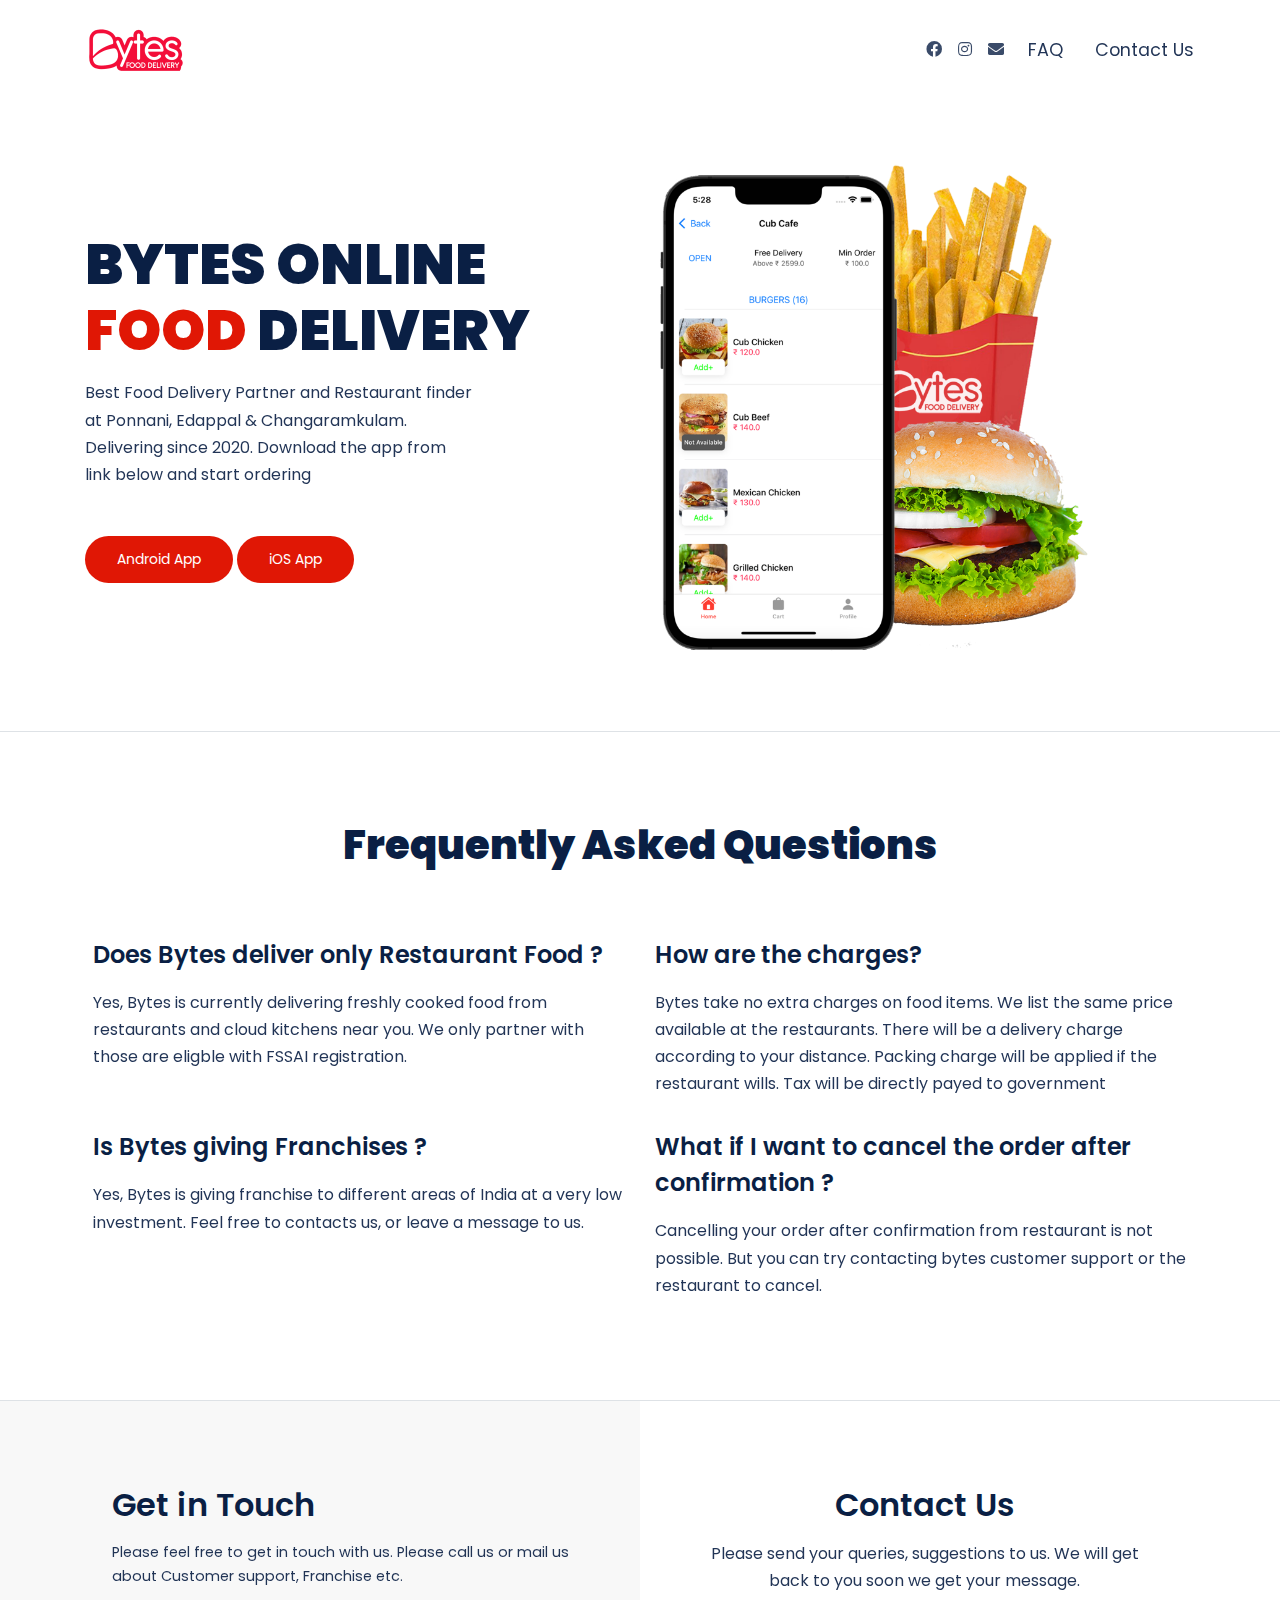
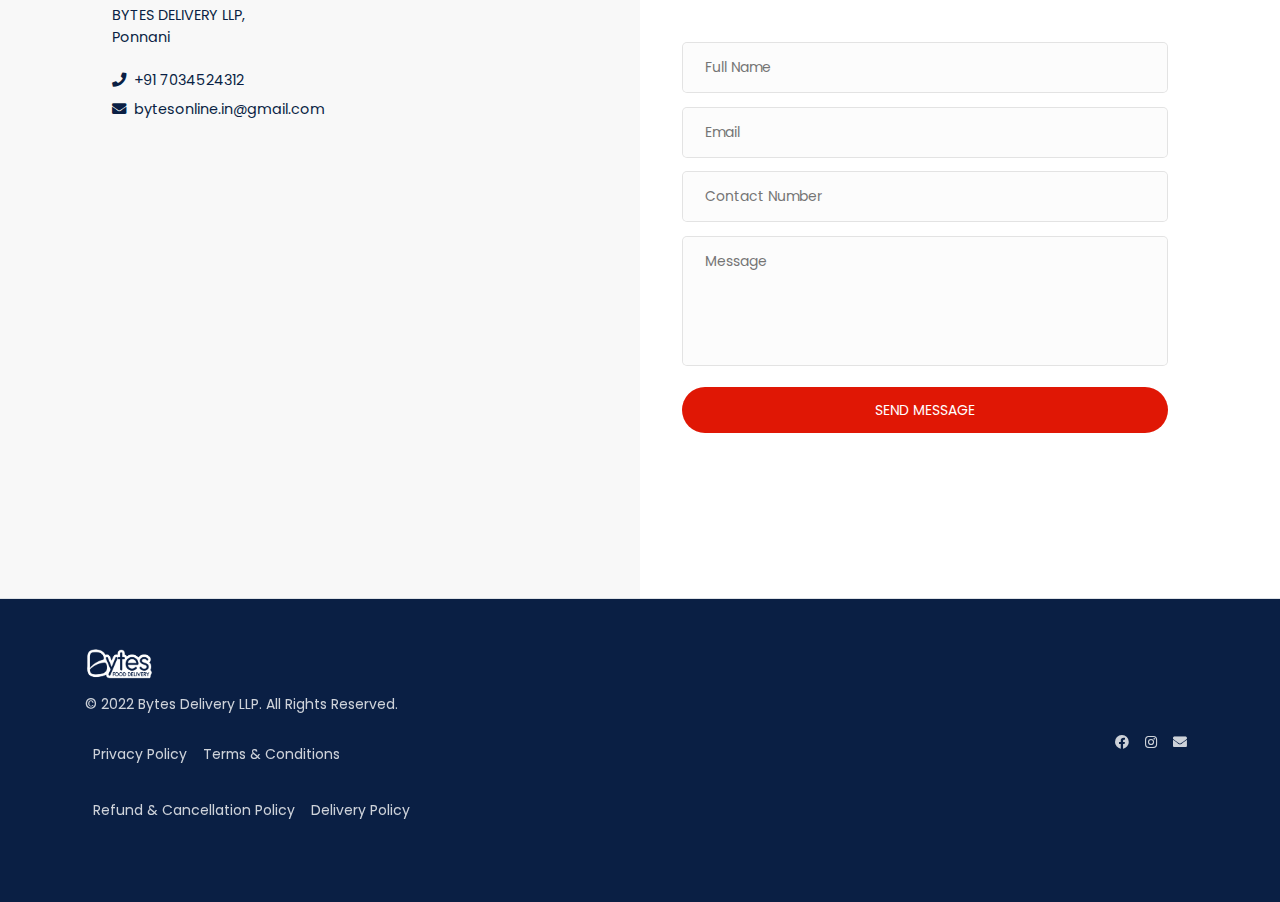
==== index.html @ 40611b5f "robot file added" ====
<!doctype html>
<html lang="en">

<head>
  <!-- Required meta tags -->
  <meta charset="utf-8">
  <meta name="google-site-verification" content="Hg5CG2rX4_iOxks-iHYslbmFNUK0tTajFRvxjvFSLyk" />
  <meta name="viewport" content="width=device-width, initial-scale=1, shrink-to-fit=no">
  <meta name="description" content="Order Food From Restaurants in Ponnani, Edappal & Changaramkulam. Get Delivered to your doorsteps. Order now !">

  <meta property="og:title" content="Bytes Online Food Delivery | Ponnani | Edappal | Changaramkulam | Manglore" />
<meta property="og:description" content="Order Food From Restaurants in Ponnani, Edappal & Changaramkulam. Get Delivered to your doorsteps. Order now !" />

  <link rel="stylesheet" href="https://cdnjs.cloudflare.com/ajax/libs/animate.css/3.7.2/animate.min.css">
  <!-- font awesome 5 free -->
  <link rel="stylesheet" href="https://cdnjs.cloudflare.com/ajax/libs/font-awesome/5.13.0/css/all.min.css">
  <!-- Bootstrap CSS -->
  <link rel="stylesheet" href="https://stackpath.bootstrapcdn.com/bootstrap/4.4.1/css/bootstrap.min.css">

  <!-- Poppins font from Google -->
  <link href="https://fonts.googleapis.com/css2?family=Poppins:wght@300;400;600;700&display=swap" rel="stylesheet">

  <link rel="stylesheet" href="assets/app.css">

  <link rel="apple-touch-icon" sizes="180x180" href="assets/favicon_io/apple-touch-icon.png">
<link rel="icon" type="image/png" sizes="32x32" href="assets/favicon_io/favicon-32x32.png">
<link rel="icon" type="image/png" sizes="16x16" href="assets/favicon_io/favicon-16x16.png">
<link rel="icon" type="image/x-icon" href="assets/favicon_io/favicon.ico">

  <title>Bytes Online Food Delivery | Mangalore | Ponnani | Edappal | Changaramkulam</title>
</head>

<body>

   
    
  <!--Hero ====================================== -->
  <header class="hero container-fluid border-bottom">
    <nav class="hero-nav container px-4 px-lg-0 mx-auto">
      <ul class="nav w-100 list-unstyled align-items-center p-0">
        <li class="hero-nav__item">
          <img class="hero-nav__logo" src="assets/imgs/logo1.png" alt="bytes_logo">
        </li>
        <li id="hero-menu" class="flex-grow-1 hero__nav-list hero__nav-list--mobile-menu ft-menu">

        

          <ul class="hero__menu-content nav flex-column flex-lg-row ft-menu__slider animated list-unstyled p-2 p-lg-0">
            <li class="flex-grow-1">
              <ul class="nav nav--lg-side list-unstyled align-items-center p-0">
                <li class="hero-nav__item">
                  <a href="#contact-us" class="hero-nav__link">Contact Us</a>
                </li>
                <li class="hero-nav__item">
                  <a href="#faq" class="hero-nav__link">FAQ</a>
                </li>
                <!-- <li class="hero-nav__item">
                  <a href="#pricing" class="hero-nav__link">About</a>
                </li> -->
                
                

                <li class="mx-2">
                  <a href="mailto:bytesonline.in@gmail.com" class="block-44__link m-0">
                    <i class="fas fa-envelope"></i>
                  </a>
                </li>

                <li class="mx-2">
                  <a href="https://instagram.com/bytes.delivery?igshid=YmMyMTA2M2Y=" target="_blank" class="block-44__link m-0">
                    <i class="fab fa-instagram"></i>
                  </a>
                </li>
                
                <li class="mx-2">
                  <a href="https://www.facebook.com/bytes.food.delivery/" target="_blank" class="block-44__link m-0">
                    <i class="fab fa-facebook"></i>
                  </a>
                </li>
                
              </ul>
            </li>
          </ul>
          <button onclick="document.querySelector('#hero-menu').classList.toggle('ft-menu--js-show')"
            class="ft-menu__close-btn animated">
            <svg class="bi bi-x" width="1em" height="1em" viewBox="0 0 16 16" fill="currentColor"
              xmlns="http://www.w3.org/2000/svg">
              <path fill-rule="evenodd" d="M11.854 4.146a.5.5 0 010 .708l-7 7a.5.5 0 01-.708-.708l7-7a.5.5 0 01.708 0z"
                clip-rule="evenodd" />
              <path fill-rule="evenodd" d="M4.146 4.146a.5.5 0 000 .708l7 7a.5.5 0 00.708-.708l-7-7a.5.5 0 00-.708 0z"
                clip-rule="evenodd" />
            </svg>
          </button>
        </li>
        <li class="d-lg-none flex-grow-1 d-flex flex-row-reverse hero-nav__item">
          <button onclick="document.querySelector('#hero-menu').classList.toggle('ft-menu--js-show')"
            class="text-center px-2">
            <i class="fas fa-bars"></i>
          </button>
        </li>
      </ul>
    </nav>
    <div class="hero__content container mx-auto">
      <div class="row px-0 mx-0 align-items-center">
        <div class="col-lg-6 px-0">
          <h1 class="hero__title mb-3">
            BYTES ONLINE <span class="highlight">FOOD</span> DELIVERY
          </h1>
          <p class="hero__paragraph mb-5">
            Best Food Delivery Partner and Restaurant finder at Ponnani, Edappal & Changaramkulam. Delivering since 2020. Download the app from link below and start ordering 
          </p>
          <div class="hero__btns-container">
            <a class="hero__btn btn btn-primary mb-2 mb-lg-0" href="https://play.google.com/store/apps/details?id=com.tapps.delivery">
              Android App
            </a>
            <a class="hero__btn btn btn-primary mb-2 mb-lg-0 ml-1" href="https://apps.apple.com/in/app/bytes-online-food-delivery/id1628595159">
              iOS App
            </a>
          </div>
        </div>
        <div class="col-lg-5 mt-5 mt-lg-0 mx-0">
          <div class="hero__img-container">
            <img src="assets/imgs/cover.png" class="hero__img w-100" alt="bytes food delivery">
          </div>
        </div>
      </div>
    </div>
  </header>

 

  <!-- <div id="features" class="block-11 space-between-blocks">
    <div class="container">
      <div class="block__header col-lg-8 col-xl-7 mx-auto text-center">
        <p class="block__pre-title mb-2">GET MORE DETAILS</p>
        <h1 class="block__title mb-3">Awesome Technical <span class="highlight">Specs</span></h1>
        <p class="block__paragraph mb-0">
          Lorem Ipsum is simply dummy text of the printing and typesetting industry. Lorem Ipsum has been the industry’s
          standard
        </p>
      </div>
      <div class="row align-items-center justify-content-center flex-column-reverse flex-lg-row px-2">
        <div class="col-lg-4 col-xl-5 p-lg-5">
          <img class="w-100" src="assets/imgs/img-3.png">
        </div>
        <div class="col-lg-8 col-xl-6">
          <div class="row">
            <div class="col-md-6 mb-2-1rem">
              <div class="card-1 card-1--selected text-center">
                <span class="card-1__symbol mx-auto mb-4">
                  <i class="fas fa-camera-retro"></i>
                </span>
                <h3 class="card-1__title mb-2">Camera Available</h3>
                <p class="card-1__paragraph">
                  Lorem Ipsum is simply dummy text of
                  the printing and typesetting industry.
                  Lorem Ipsum has been the industry’s
                  standard.
                </p>
              </div>
            </div>
            <div class="col-md-6 mb-2-1rem">
              <div class="card-1 text-center">
                <span class="card-1__symbol mx-auto mb-4">
                  <i class="fas fa-leaf"></i>
                </span>
                <h3 class="card-1__title mb-2">Eco Friendly</h3>
                <p class="card-1__paragraph">
                  Lorem Ipsum is simply dummy text of
                  the printing and typesetting industry.
                  Lorem Ipsum has been the industry’s
                  standard.
                </p>
              </div>
            </div>
            <div class="col-md-6 mb-2-1rem">
              <div class="card-1 text-center">
                <span class="card-1__symbol mx-auto mb-4">
                  <i class="fas fa-cog"></i>
                </span>
                <h3 class="card-1__title mb-2">Readable in Sunlight</h3>
                <p class="card-1__paragraph">
                  Lorem Ipsum is simply dummy text of
                  the printing and typesetting industry.
                  Lorem Ipsum has been the industry’s
                  standard.
                </p>
              </div>
            </div>
            <div class="col-md-6 mb-2-1rem">
              <div class="card-1 text-center">
                <span class="card-1__symbol mx-auto mb-4">
                  <i class="fas fa-database"></i>
                </span>
                <h3 class="card-1__title mb-2">30 Days Battery Time</h3>
                <p class="card-1__paragraph">
                  Lorem Ipsum is simply dummy text of
                  the printing and typesetting industry.
                  Lorem Ipsum has been the industry’s
                  standard.
                </p>
              </div>
            </div>
          </div>
        </div>
      </div>
    </div>
  </div> -->

 
  <!-- =================================== -->

  <div id="faq" class="block-39 space-between-blocks">
    <div class="container">
      <!-- HEADER -->
      <div class="col-lg-8 col-xl-7 mx-auto text-center mb-5">
        <h2 class="block__title">Frequently Asked Questions</h2>
      </div>
      <div class="row px-2">
        <div class="col-lg-6">
          <div class="content-block">
            <h4 class="content-block__title">
              Does Bytes deliver only Restaurant Food ?
            </h4>
            <p class="content-block__paragraph">
              Yes, Bytes is currently delivering freshly cooked food from restaurants and cloud kitchens near you. We only partner with those are eligble with FSSAI registration.
            </p>
          </div>
        </div>
        <div class="col-lg-6">
          <div class="content-block">
            <h4 class="content-block__title">
              How are the charges?
            </h4>
            <p class="content-block__paragraph">
              Bytes take no extra charges on food items. We list the same price available at the restaurants. There will be a delivery charge according to your distance. Packing charge will be applied if the restaurant wills. Tax will be directly payed to government
            </p>
          </div>
        </div>
        <div class="col-lg-6">
          <div class="content-block">
            <h4 class="content-block__title">
              Is Bytes giving Franchises ?
            </h4>
            <p class="content-block__paragraph">
             Yes, Bytes is giving franchise to different areas of India at a very low investment. Feel free to contacts us, or leave a message to us.
            </p>
          </div>
        </div>
        <div class="col-lg-6">
          <div class="content-block">
            <h4 class="content-block__title">
              What if I want to cancel the order after confirmation ?
            </h4>
            <p class="content-block__paragraph">
              Cancelling your order after confirmation from restaurant is not possible. But you can try contacting bytes customer support or the restaurant to cancel.
            </p>
          </div>
        </div>
      </div>
    </div>
  </div>

  <!-- =================================== -->

  <div id="contact-us" class="block-28 space-between-blocks border-top border-bottom">
    <div class="container">
      <div class="row h-100">
        <div class="col-lg-6 h-100 block-28__content-side">
          <div class="contact-info">
            <h5 class="contact-info__title mb-3">Get in Touch</h5>
            <p class="contact-info__paragraph mb-3">
             Please feel free to get in touch with us. Please call us or mail us about Customer support, Franchise etc.
            </p>
           
            <div class="mb-5">
              <p class="d-flex flex-column">
                <span class="contact-info__item mb-2">
                  BYTES DELIVERY LLP,<br>Ponnani<br><br>
                  <i class="fas fa-phone"></i><span class="mx-2">+91 7034524312</span>
                </span>
                <span class="contact-info__item">
                  <i class="fas fa-envelope"></i><span class="mx-2">bytesonline.in@gmail.com</span>
                </span>
              </p>
            </div>
          </div>
        </div>
        <div class="col-lg-6 h-100 block-28__form-side">
          <form id="submit-form" class="contact-form text-center">
            <div class="contact-form__header mb-5">
              <h6 class="contact-form__title mb-3">Contact Us</h6>
              <p class="contact-form__paragraph mb-0 mx-auto">
                Please send your queries, suggestions to us. We will get back to you soon we get your message.
              </p>
            </div>
            <input type="text" class="contact-form__input" placeholder="Full Name">
            <input type="email" class="contact-form__input" placeholder="Email">
            <input type="phone" class="contact-form__input" placeholder="Contact Number">
            <textarea class="contact-form__input" placeholder="Message"></textarea>
            <button id="sent-msg" class="btn btn-primary w-100">SEND MESSAGE</button>
          </form>
        </div>
      </div>
    </div>
  </div>

 
  <div class="block-44 py-5">
    <div class="container">
      <div class="row px-0 mx-0 justify-content-center align-items-center">
        <div class="block-44__logo-container">
          <img class="block-44__logo" src="assets/imgs/logo2.png" alt="food delivery">
          <p class="block-44__copyrights" style="margin-top: 10px">&copy; 2022 Bytes Delivery LLP. All Rights Reserved.</p>
          
          <ul class="block-44__extra-links d-flex list-unstyled p-0">
            <li class="mx-2">
              <a href="/pages/privacy_policy.html"><p class="block-44__copyrights" style="margin-top: 10px">Privacy Policy</p>
            </li>
            <li class="mx-2">
              <a href="/pages/terms_and_conditions.html"><p class="block-44__copyrights" style="margin-top: 10px">Terms & Conditions</p>
            </li>
          
            </ul>

            <ul class="block-44__extra-links d-flex list-unstyled p-0">
              <li class="mx-2">
                <a href="/pages/refund_policy.html"><p class="block-44__copyrights">Refund & Cancellation Policy</p>
              </li>
              <li class="mx-2">
                <a href="/pages/delivery_policy.html"><p class="block-44__copyrights">Delivery Policy</p>
              </li>
              </ul>
        </div>

        <ul class="block-44__extra-links d-flex list-unstyled p-0">
          <li class="mx-2">
            <a href="https://www.facebook.com/bytes.food.delivery/" class="block-44__link m-0">
              <i class="fab fa-facebook"></i>
            </a>
          </li>
          <li class="mx-2">
            <a href="https://instagram.com/bytes.delivery?igshid=YmMyMTA2M2Y=" class="block-44__link m-0">
              <i class="fab fa-instagram"></i>
            </a>
          </li>
          <li class="mx-2">
            <a href="mailto:bytesonline.in@gmail.com" class="block-44__link m-0">
              <i class="fas fa-envelope"></i>
            </a>
          </li>
        </ul>

       
        
      </div>
    </div>
    
  </div>

  <!-- =================================== -->

  <script src="assets/app.js"></script>

  <!-- jQuery first, then Popper.js, then Bootstrap JS -->
  <script src="https://code.jquery.com/jquery-3.4.1.slim.min.js"
    integrity="sha384-J6qa4849blE2+poT4WnyKhv5vZF5SrPo0iEjwBvKU7imGFAV0wwj1yYfoRSJoZ+n"
    crossorigin="anonymous"></script>
  <script src="https://cdn.jsdelivr.net/npm/popper.js@1.16.0/dist/umd/popper.min.js"
    integrity="sha384-Q6E9RHvbIyZFJoft+2mJbHaEWldlvI9IOYy5n3zV9zzTtmI3UksdQRVvoxMfooAo"
    crossorigin="anonymous"></script>
  <script src="https://stackpath.bootstrapcdn.com/bootstrap/4.4.1/js/bootstrap.min.js"
    integrity="sha384-wfSDF2E50Y2D1uUdj0O3uMBJnjuUD4Ih7YwaYd1iqfktj0Uod8GCExl3Og8ifwB6"
    crossorigin="anonymous"></script>

    <script>
      $("#submit-form").submit((e)=>{
          e.preventDefault()
          $("#sent-msg").val("Sending Message")
          $("#sent-msg").attr("disabled", true)
          $.ajax({
              url:"https://script.google.com/macros/s/AKfycbyJ1kqcuqpIGMJ0TuP_3KRQ8cllUXeM452ou90hNKLWnpMpn1osENZGRz-egMPureIC/exec",
              data:$("#submit-form").serialize(),
              method:"post",
              success:function (response){
                $("#sent-msg").val("Sent Successfully")
                $("#sent-msg").removeAttr("disabled");
              
                $("#submit-form").trigger('reset');
                   alert("Message Sent Successfully")
                  
                  // window.location.reload()
                  //window.location.href="https://google.com"
              },
              error:function (err){
                  alert("Something Error")
  
              }
          })
      })
  </script>


    <!-- Google tag (gtag.js) - Google Analytics -->
<script async src="https://www.googletagmanager.com/gtag/js?id=UA-232680494-1">
</script>
<script>
  window.dataLayer = window.dataLayer || [];
  function gtag(){dataLayer.push(arguments);}
  gtag('js', new Date());

  gtag('config', 'UA-232680494-1');
</script>

</body>

</html>
---- assets/app.css ----
:root {
  --primary: #e01705;
  --secondary: #0a1f44;
  --primary-invert: #fff;
  --secondary-invert: #fff;

   /* DEFAULT COLOR OF ALERT TEXT */
   --alert-text-primary: #fff;
   
  /* DEFAULT COLOR OF TEXTS */
  --text-primary: #0a1f44;
  
  /* FOR BUTTONS & INPUTS */
  --elements-roundness: 10rem;

  --space-between-blocks: 5.3rem;
  /* for mobiles */
  --space-between-blocks-small-screens: 3rem;
}

body {
  font-family: 'Poppins', sans-serif;
  color: var(--alert-text-primary);
}

.space-between-blocks {
  padding-top: var(--space-between-blocks-small-screens);
  padding-bottom: var(--space-between-blocks-small-screens);
}

@media(min-width: 992px) {
  .space-between-blocks {
    padding-top: var(--space-between-blocks);
    padding-bottom: var(--space-between-blocks);
  }
}

/* ----------------- BUTTONS ------------------- */

button {
  color: inherit;
  padding: 0;
  background: none;
  border: none;
}

button:focus {
  outline: none;
  box-shadow: none;
}

.btn {
  font-size: .87rem;
  padding: .8rem 1.6rem;
  border-radius: var(--elements-roundness);
  transition: .2s all;
}

@media(min-width: 992px) {
  .btn {
    padding: .8rem 2rem;
  }
}

.btn,
.btn:hover,
.btn:focus {
  border: none;
  box-shadow: none;
  outline: none;
}

.btn:hover,
.btn:focus {
  transform: scale(1.05);
}

.btn-primary,
.btn-primary:hover,
.btn-primary:focus {
  background: var(--primary);
  color: var(--primary-invert);
}

.btn-secondary,
.btn-secondary:hover,
.btn-secondary:focus {
  background: var(--secondary);
  color: var(--secondary-invert);
}

.btn-sm {
  padding: .8rem;
}

/* ============================================== */

.offer-alert {
  position: fixed;
  top: 0;
  left: 0;
  right: 0;
  width: 100%;
  text-align: center;
  padding: 1rem 0;
  background-color: #0a1f44;
  font-size: .9rem;
  cursor: pointer;
  z-index: 1;
}

.offer-alert__container {
  display: flex;
  flex-direction: column;
  align-items: center;
  justify-content: center;
}

@media(min-width: 992px) {
  .offer-alert__container {
    display: block;
  }
}

.offer-alert__btn {
  color: var(--primary-invert);
  background-color: var(--primary);
  padding: .5rem .8rem;
  margin-top: .5rem;
  border-radius: 5px;
  transition: .2s all;
}

@media(min-width: 922px) {
  .offer-alert__btn {
    margin: 0 .5rem;
  }
}

.offer-alert__btn:hover,
.offer-alert__btn:focus {
  background-color: var(--primary);
  color: var(--primary-invert);
  text-decoration: none;
  transform: scale(1.1);
}

/* ============================================== */

.hero {
  --hero-nav-height: 100px;
  --block-background: white;
  --block-text-color: var(--text-primary);
  background: var(--block-background);
  color: var(--block-text-color);
  position: relative;
  display: flex;
  flex-direction: column;
}

@media(min-width: 992px) {

}

.hero-nav {
  margin: 0 -1rem;
  width: 100%;
  height: var(--hero-nav-height);
  display: flex;
  align-items: center;
}

.hero-nav__item {
  text-align: center;
  font-size: 1.1rem;
}

@media(min-width: 992px) {
  .hero-nav__item {
    margin: 0 1rem;
  }
}

@media(min-width: 992px) {
  .nav--lg-side {
    flex-direction: row-reverse;
  }
}

.hero-nav__logo {
  height: 100px;
  margin-top: 10px;
}

.hero-nav__link {
  color: inherit;
  opacity: .9;
}

.hero-nav__link:hover,
.hero-nav__link:focus {
  color: var(--primary);
  text-decoration: none;
  opacity: 1;
}

.hero__row {
  height: 100%;
}

.hero_empty-column {
  height: 100%;
}

.hero__image-column {
  height: 100%;
  background-position: center;
  background-size: cover;
}

.hero__content {
  text-align: initial;
  padding-top: 2rem;
  padding-bottom: 3rem;
}

@media(min-width:992px) {
  .hero__content {
    padding-top: 4rem;
    padding-bottom: 5rem;
  }
}

.hero__title {
  font-size: 1.8rem;
  font-weight: 900;
}

.hero__paragraph {
  font-size: .9rem;
  font-weight: 400;
  line-height: 1.7;
  opacity: .9;
}

@media (min-width: 576px) {
  .hero__title {
    font-size: 2.5rem;
    line-height: 1.17;
  }
  
  .hero__paragraph {
    width: 80%;
  }
}

@media (min-width: 768px) {
  .hero__title {
    font-size: 3rem;
  }
}

@media(min-width: 992px) {
  .hero__title {
    width: 95%;
    font-size: 3rem;
    line-height: 1.17;
  }

  .hero__paragraph {
    font-size: 1rem;
    width: 70%;
  }
}

@media(min-width: 1200px) {
  .hero__title {
    font-size: 3.5rem;
    line-height: 1.17;
  }
}

.cta-p {
  text-align: center;
  font-size: .75rem;
  opacity: .9;
}

@media(min-width: 992px) {
  .cta-p {
    text-align: initial;
  }
}

.hero__btns-container {
  display: inline-flex;
  flex-direction: column;
  align-items: center;
  width: 150px;
  margin: auto;
}

.hero__btn {
  display: inline-block;
  width: 100%;
}

@media(min-width: 992px) {
  .hero__btns-container {
    width: auto;
    flex-direction: row;
  }

  .hero__btn {
    width: auto;
  }
}

.highlight {
  color: var(--primary);
}

/* ----------------------------- */

.ft-menu {
  position: fixed;
  left: 0;
  right: 0;
  top: 0;
  bottom: 0;
  z-index: 2000;
  -webkit-animation-name: fadeOut;
  animation-name: fadeOut;
  -webkit-animation-duration: .5s;
  animation-duration: .5s;
  -webkit-animation-fill-mode: both;
  animation-fill-mode: both;
}

@media (print),
(prefers-reduced-motion: reduce) {
  .ft-menu {
    -webkit-animation-duration: 1ms !important;
    animation-duration: 1ms !important;
    -webkit-transition-duration: 1ms !important;
    transition-duration: 1ms !important;
    -webkit-animation-iteration-count: 1 !important;
    animation-iteration-count: 1 !important;
  }
}

.ft-menu .hero-nav__item {
  width: 100%;
  margin-top: .75rem;
  margin-bottom: .75rem;
}

@media(min-width: 992px) {
  .ft-menu .hero-nav__item {
    width: auto;
    margin-top: 0;
    margin-bottom: 0;
  }
}

.ft-menu--js-show {
  -webkit-animation-name: fadeIn;
  animation-name: fadeIn;
  -webkit-animation-duration: .5s;
  animation-duration: .5s;
}

.ft-menu::before {
  content: '';
  display: block;
  position: absolute;
  left: 0;
  right: 0;
  bottom: 0;
  top: 0;
  background: var(--primary);
  opacity: .9;
  z-index: -1;
}

@media(min-width: 992px) {
  .ft-menu {
    -webkit-animation-name: none;
    animation-name: none;
    position: static;
    z-index: auto;
  }

  .ft-menu::before {
    content: none;
  }
}

.ft-menu__slider {
  width: 80%;
  height: 100%;
  background: var(--block-background);
  overflow: hidden;
  transform: translateX(-100%);
  transition: .5s transform;
}

@media(min-width: 992px) {
  .ft-menu__slider {
    width: auto;
    height: auto;
    background: none;
    transform: none;
    display: flex;
    align-items: center;
  }
}

.ft-menu--js-show .ft-menu__slider {
  transform: translateX(0%);
}

.ft-menu__close-btn {
  color: var(--primary-invert);
  position: absolute;
  right: 0;
  top: 0;
  font-size: 2rem;
  margin: 1rem;
  transform: translateX(100%);
  transition: .5s transform;
}

@media(min-width: 992px) {
  .ft-menu__close-btn {
    display: none;
  }
}

.ft-menu--js-show .ft-menu__close-btn {
  transform: translateX(0%);
}

.ft-menu__close-btn:hover,
.ft-menu__close-btn:focus {
  color: var(--primary-invert);
}

.pattern {
  position: absolute;
  height: 47%;
  width: 17%;
  opacity: .5;
}

.pattern--primary {
  color: var(--primary);
}

.pattern--left-bottom {
  bottom: 0;
  left: 0;
}

.pattern--right {
  top: 0;
  right: 0;
  bottom: 0;
  margin: auto;
}

/* ------------------------------- */

/* Fade in */

@-webkit-keyframes fadeIn {
  from {
    visibility: hidden;
    opacity: 0;
  }

  to {
    visibility: visible;
    opacity: 1;
  }
}

@keyframes fadeIn {
  from {
    visibility: hidden;
    opacity: 0;
  }

  to {
    visibility: visible;
    opacity: 1;
  }
}

/* Fade out */

@-webkit-keyframes fadeOut {
  from {
    visibility: visible;
    opacity: 1;
  }

  to {
    visibility: hidden;
    opacity: 0;
  }
}

@keyframes fadeOut {
  from {
    visibility: visible;
    opacity: 1;
  }

  to {
    visibility: hidden;
    opacity: 0;
  }
}

.hero__img-container {
  border-radius: .5rem;
  overflow: hidden;
}

/* ===================================== */

.block-5 {
  --block-background: #f8f8f8;
  --block-text-color: var(--text-primary);
  background: var(--block-background);
  color: var(--block-text-color);
}

.block__header {
  margin-bottom: 4rem;
}

.block__pre-title {
  color: var(--primary);
  font-size: 1rem;
  font-weight: 600;
}

.block__title {
  font-size: 2rem;
  font-weight: 900;
  line-height: 1.4;
}

@media(min-width: 992px) {
  .block__title {
    font-size: 2.5rem;
  }
}

.block__paragraph {
  font-size: 1.1rem;
  line-height: 1.5;
  opacity: .9;
}

.card-2 {
  margin-bottom: 2.1rem;
}

.card-2:last-child {
  margin-bottom: 0;
}

.card-2__symbol {
  display: flex;
  align-items: center;
  justify-content: center;
  font-size: 1.5rem;
  height: 3.25rem;
  width: 3.25rem;
  border: 1px solid var(--primary);
  border-radius: var(--elements-roundness);
  background: white;
  color: var(--primary);
}

@media(min-width: 992px) {
  .card-2__symbol {
    height: 3.8rem;
    width: 3.8rem;
  }
}

.card-2__title {
  font-size: 1.3rem;
  font-weight: 600;
  line-height: 1.46;
}

.card-2__paragraph {
  font-size: .9rem;
  line-height: 1.5;
  opacity: .8;
  margin: 0;
}

/* ========================================================= */

.block-11 {
  --block-background: white;
  --block-text-color: var(--text-primary);
  background: var(--block-background);
  color: var(--block-text-color);
}

.block__header {
  margin-bottom: 4rem;
}

.block__pre-title {
  color: var(--primary);
  font-size: 1rem;
  font-weight: 600;
}

.block__title {
  font-size: 2rem;
  font-weight: 900;
  line-height: 1.4;
}

@media(min-width: 992px) {
  .block__title {
    font-size: 2.5rem;
  }
}

.block__paragraph {
  font-size: 1.1rem;
  line-height: 1.5;
  opacity: .9;
}

.card-1 {
  height: 100%;
  padding: 2rem 1rem;
  border-radius: 5px;
  border: 1px solid rgba(0,0,0,0.1);
  transition: .1s all;
}

.card-1:hover,
.card-1:focus {
  color: white;
  background: var(--primary);
  border-color: var(--primary);
}

.card-1__symbol {
  display: flex;
  align-items: center;
  justify-content: center;
  font-size: 1.5rem;
  height: 3.25rem;
  width: 3.25rem;
  border: 1px solid var(--primary);
  border-radius: var(--elements-roundness);
  background: white;
  color: var(--primary);
}

@media(min-width: 992px) {
  .card-1__symbol {
    height: 4.25rem;
    width: 4.25rem;
  }
}

.card-1__title {
  font-size: 1.3rem;
  font-weight: 600;
  line-height: 1.5;
}

.card-1__paragraph {
  font-size: .9rem;
  line-height: 1.5;
  opacity: .8;
}

/* UTILITIES */
.mb-2-1rem {
  margin-bottom: 2.1rem;
}

/* ======================================= */

.block-20 {
  --block-background: #f8f8f8;
  --block-text-color: var(--text-primary);
  background: var(--block-background);
  color: var(--block-text-color);
}

.block__header {
  margin-bottom: 4rem;
}

.block__pre-title {
  color: var(--primary);
  font-size: 1rem;
  font-weight: 600;
}

.block__title {
  font-size: 2rem;
  font-weight: 900;
  line-height: 1.4;
}

@media(min-width: 992px) {
  .block__title {
    font-size: 2.5rem;
  }
}

.block__paragraph {
  font-size: 1.1rem;
  line-height: 1.5;
  opacity: .9;
}

.testimonial-card-1 {
  padding: 1.5rem;
  padding-top: 10rem;
  margin-top: 58px;
  margin-bottom: 25px;
  background: white;
  border: 1px solid #dee2e6;
  border-radius: 5px;
  position: relative;
  z-index: 0;
}

.testimonial-card-1__paragraph {
  font-size: .87rem;
  opacity: .9;
  line-height: 1.7;
}

.testimonial-card-1__quote-symbol {
  display: flex;
  align-items: center;
  justify-content: center;
  width: 50px;
  height: 50px;
  background: var(--primary);
  color: var(--primary-invert);
  font-size: 1.3rem;
  border: 2px solid white;
  border-radius: 10rem;
  position: absolute;
  bottom: -25px;
  left: 0;
  right: 0;
  margin: auto;
}

.block-20__person {
  text-align: center;
  position: absolute;
  top: -58px;
  left: 0;
  right: 0;
  margin: auto;
}

.block-20__person-avatar {
  padding: 6px;
  width: 116px;
  height: 116px;
  background: white;
  border-radius: 10rem;
  border: solid 2px #eff0f9;
}

.block-20__person-rating {
  font-size: .75rem;
  color: #ffe200;
}

.block-20__person-name {
  font-size: .87rem;
  font-weight: 600;
}

.block-20__person-info {
  font-size: .8rem;
  font-weight: 600;
  opacity: .6;
}

/* ========================================= */

.block-17 {
  --block-background: white;
  --block-text-color: var(--text-primary);
  background: var(--block-background);
  color: var(--block-text-color);
  padding-top: 5.8rem;
  padding-bottom: 5.8rem;
}

.block-17__header {
  padding-bottom: 3.6rem;
}

.block__title {
  font-size: 2rem;
  font-weight: 900;
  line-height: 1.4;
}

@media(min-width: 992px) {
  .block__title {
    font-size: 2.5rem;
  }
}

.block__paragraph {
  font-size: 1.1rem;
  line-height: 1.5;
  opacity: .9;
}

@media(min-width: 768px) {
  .block-17__paragraph {
    width: 80%;
  }
}

@media(min-width: 992px) {
  .block-17__paragraph {
    width: 50%;
  }
}

.plan-switch {
  font-size: 1.2rem;
  margin-top: 3.6rem;
}

.plan-switch__type {
  font-size: .87rem;
  font-weight: 600;
  opacity: .9;
}

.plan-switch__type--selected {
  color: var(--primary);
  opacity: 1;
}

.testimonial-card-3 {
  background: var(--primary);
  color: var(--primary-invert);
  padding: 3.1rem 2.1rem;
  position: relative;
  z-index: 1;
}

.testimonial-card-3__paragraph {
  font-size: .87rem;
  opacity: .9;
  line-height: 1.7;
}

.testimonial-card-3__quote-symbol {
  display: flex;
  align-items: center;
  justify-content: center;
  width: 50px;
  height: 50px;
  background: var(--primary);
  color: var(--primary-invert);
  font-size: 1.3rem;
  border: 2px solid white;
  border-radius: 10rem;
  position: absolute;
  bottom: -25px;
  left: 0;
  right: 0;
  margin: auto;
}

.person__avatar {
  padding: 3px;
  width: 68px;
  height: 68px;
  background: white;
  border-radius: 10rem;
}

.person__rating {
  font-size: .75rem;
  color: #ffe200;
}

.person__name {
  font-size: .87rem;
  font-weight: 600;
}

.person__info {
  font-size: .8rem;
  font-weight: 600;
  opacity: .8;
}

.plan-card {
  padding: 3.5rem 2rem;
  border: 2px solid var(--primary);
  background: white;
  display: flex;
  flex-direction: column;
  height: 100%;
}

.discount {
  transform: scale(1.2);
}

.discount__old-price {
  font-size: 1.9rem;
  text-decoration: line-through;
  opacity: .7;
}

.discount__percentage {
  font-size: .87rem;
  color: var(--primary-invert);
  background: var(--primary);
  padding: .3rem .9rem;
  border-radius: 10rem;
}

.plan-card--recommended {
  background: var(--primary);
  color: var(--primary-invert);
  padding-top: 5rem;
  position: relative;
  z-index: 1;
}

.plan-card--recommended .btn-primary {
  background: var(--primary-invert);
  color: var(--primary);
}

.plan-card--recommended .plan-features__icon {
  background-color: rgba(255, 255, 255, 0.3) !important;
  color:white !important;
}

@media(min-width: 992px) {
  .plan-card--recommended {
    height: calc(100% + 50px);
    width: calc(100% + 25px);
    margin-left: -12.5px;
    margin-top: -25px;
    padding-bottom: calc(3.5rem + 25px);
  }
}

.plan-card__tag {
  font-size: .75rem;
  padding: .6rem .8rem;
  border-bottom-left-radius: .8rem;
  border-bottom-right-radius: .8rem;
  position: absolute;
  top: -1px;
  left: 0;
  right: 0;
  width: 40%;
  margin: auto;
  background: var(--primary);
  color: var(--primary-invert);
}

.plan-card__name {
  font-size: 1.5rem;
  font-weight: 600;
}

.plan-card__price {
  font-size: 4.3rem;
  font-weight: 600;
}

.plan-card__duration {
  font-size: .87rem;
  font-weight: 600;
  text-transform: uppercase;
}

.plan-features {
  text-align: initial;
  margin: auto;
}

@media(min-width: 1200px) {
  .plan-features {
    width: 60%;
  }
}

.plan-features__li {
  font-size: 1rem;
  margin-bottom: 1.3rem;
  display: flex;
}

.plan-features__li-icon {
  color: #33c58d;
  transform: scale(1.5);
}

/* ********************************* */

.switch {
  font-size: 1em;
  position: relative;
  --switch-background--default: var(--primary);
  --switch-btn-background: white;
  --switch-background--checked: var(--primary);
  --switch-background--disabled: #ccc;
}
.switch input {
  position: absolute;
  height: 1px;
  width: 1px;
  background: none;
  border: 0;
  clip: rect(0 0 0 0);
  clip-path: inset(50%);
  overflow: hidden;
  padding: 0;
}
.switch input + label {
  position: relative;
  min-width: calc(calc(2.375em * .8) * 2);
  border-radius: calc(2.375em * .8);
  height: calc(2.375em * .8);
  line-height: calc(2.375em * .8);
  display: inline-block;
  cursor: pointer;
  outline: none;
  user-select: none;
  vertical-align: middle;
  text-indent: calc(calc(calc(2.375em * .8) * 2) + .5em);
}
.switch input + label::before,
.switch input + label::after {
  content: '';
  position: absolute;
  top: 0;
  left: 0;
  width: calc(calc(2.375em * .8) * 2);
  bottom: 0;
  display: block;
}
.switch input + label::before {
  right: 0;
  background-color: var(--switch-background--default);
  border-radius: calc(2.375em * .8);
  transition: 0.2s all;
}
.switch input + label::after {
  top: .25em;
  left: .25em;
  width: calc(calc(2.375em * .8) - calc(.25em * 2));
  height: calc(calc(2.375em * .8) - calc(.25em * 2));
  border-radius: 50%;
  background-color: var(--switch-btn-background);
  box-shadow: 0 3px 6px 0 rgba(0, 0, 0, 0.45);
  transition: 0.2s all;
}
.switch input:checked + label::before {
  background-color: var(--switch-background--checked);
}
.switch input:checked + label::after {
  margin-left: calc(2.375em * .8);
}
.switch input:focus + label::before {
  outline: none;
  box-shadow: 0 0 0 0.2em rgba(0,0,0,0.1);
}
.switch input:disabled + label {
  color: #868e96;
  cursor: not-allowed;
}
.switch input:disabled + label::before {
  background-color: var(--switch-background--disabled);
}
.switch + .switch {
  margin-left: 1em;
}

/* ======================================= */

.block-39 {
  --block-background: white;
  --block-text-color: var(--text-primary);
  background: var(--block-background);
  color: var(--block-text-color);
}

.block__header {
  margin-bottom: 4rem;
}

.block__title {
  font-size: 2rem;
  font-weight: 900;
  line-height: 1.4;
}

@media(min-width: 992px) {
  .block__title {
    font-size: 2.5rem;
  }
}

.content-block {
  text-align: initial;
  margin-top: 1rem;
  margin-bottom: 1rem;
}

.content-block__title {
  font-size: 1.2rem;
  font-weight: 600;
  margin-bottom: 1rem;
  line-height: 1.5;
}

@media(min-width: 992px) {
  .content-block__title {
    font-size: 1.5rem;
  }
}

.content-block__paragraph {
  font-size: 1rem;
  opacity: .9;
  line-height: 1.7;
}

/* ========================================= */

.block-28 {
  --block-background: white;
  --block-text-color: var(--text-primary);
  background-color: var(--block-background);
  color: var(--block-text-color);
  background-image: linear-gradient(to bottom, #f8f8f8 50%, transparent 0);
}

@media(min-width: 992px) {
  .block-28 {
    background-image: linear-gradient(to right, #f8f8f8 50%, transparent 0);
  }
}

.block-28__content-side,
.block-28__form-side {
  padding-bottom: 5rem;
}

.contact-info,
.contact-form {
  width: 90%;
  margin: auto;
}

.contact-info {
  font-size: .9rem;
}

.contact-form__title,
.contact-info__title {
  font-size: 2rem;
  font-weight: 600;
}

.contact-info__paragraph {
  line-height: 1.7;
  opacity: .9;
}

.contact-info__title-2 {
  font-weight: 600;
}

.contact-info__title-2
.contact-info__item {
  opacity: .9;
}

.contact-form__paragraph {
  font-size: 1rem;
  opacity: .9;
  line-height: 1.7;
  width: 90%;
}

.contact-form__input {
  color: var(--text-primary);
  font-size: .87rem;
  padding: .87rem 1.4rem;
  border-radius: 5px;
  border: 1px solid rgba(0,0,0,0.1);
  background: rgba(0,0,0,0.01);
  width: 100%;
  margin-bottom: .87rem;
}

textarea.contact-form__input {
  height: 130px;
  resize: none;
}

.contact-form__input:focus {
  border: 1px solid var(--primary);
  outline: none;
  box-shadow: none;
}

.btn--loading {
  opacity: 1;
  cursor: progress;
  position: relative;
  overflow: hidden;
  z-index: 1;
}

.btn--loading::before,
.btn--loading::after {
  content: '';
  position: absolute;
  left: 0;
  top: 0;
  right: 0;
  bottom: 0;
}

.btn--loading::before {
  background: var(--primary);
  width: 100%;
  height: 100%;
  z-index: 1;
}

/* Safari */
@-webkit-keyframes spin {
  0% { -webkit-transform: rotate(0deg); }
  100% { -webkit-transform: rotate(360deg); }
}

@keyframes spin {
  0% { transform: rotate(0deg); }
  100% { transform: rotate(360deg); }
}

.btn--loading::after {
  margin: auto;
  border: 2px solid transparent;
  border-radius: 50%;
  border-top: 2px solid var(--primary-invert);
  width: 1.5rem;
  height: 1.5rem;
  -webkit-animation: spin .5s linear infinite; /* Safari */
  animation: spin .5s linear infinite;
  z-index: 2;
}

/* UTILITY CLASSES */

.h-100 {
  height: 100% !important;
}

/* ============================================== */

.block-32 {
  --block-background: white;
  --block-text-color: var(--text-primary);
  background: var(--block-background);
  color: var(--block-text-color);
}

.block__header {
  margin-bottom: 4rem;
}

.block__pre-title {
  color: var(--primary);
  font-size: 1rem;
  font-weight: 600;
}

.block__title {
  font-size: 2rem;
  font-weight: 900;
  line-height: 1.4;
}

@media(min-width: 992px) {
  .block__title {
    font-size: 2.5rem;
  }
}

.block__paragraph {
  font-size: 1.1rem;
  line-height: 1.5;
  opacity: .9;
}

/* ====================================== */

.block-44 {
  --block-background: #0a1f44;
  --block-text-color: white;
  --text-primary: var(--block-text-color);
  background: var(--block-background);
  color: var(--block-text-color);
  font-size: .87rem;
  text-align: center;
}

@media(min-width: 992px) {
  .block-44 {
    text-align: initial;
  }
}

.block-44__logo-container {
  width: 100%;
}

@media(min-width: 992px) {
  .block-44__logo-container {
    width: auto;
    flex-grow: 1;
    margin-bottom: 0;
  }
}

.block-44__logo {
  height: 36px;
  filter: brightness(1000);
}

.block-44__list {
  display: flex;
  flex-wrap: wrap;
}

.block-44__li-1 {
  margin: 0 1.2rem;
  margin-bottom: .6rem;
}

@media(min-width: 992px) {
  .block-44__li-1 {
    margin: 0 1.8rem;
  }

  .block-44__li-1:last-child {
    margin: 0;
  }
}

.block-44__link {
  color: var(--text-primary);
  opacity: .8;
}

.block-44__link:hover,
.block-44__link:focus {
  color: var(--primary);
}

.block-44__divider {
  margin: 2.4rem 0;
  border-color: rgba(255, 255, 255, 0.1);
}

.block-44__extra-links {
  justify-content: center;
}

@media(min-width: 768px) {
  .block-44__extra-links {
    justify-content: flex-start;
  }
}

.block-44__copyrights {
  color: var(--text-primary);
  font-size: .87rem;
  line-height: 1.7;
  opacity: .8;
}
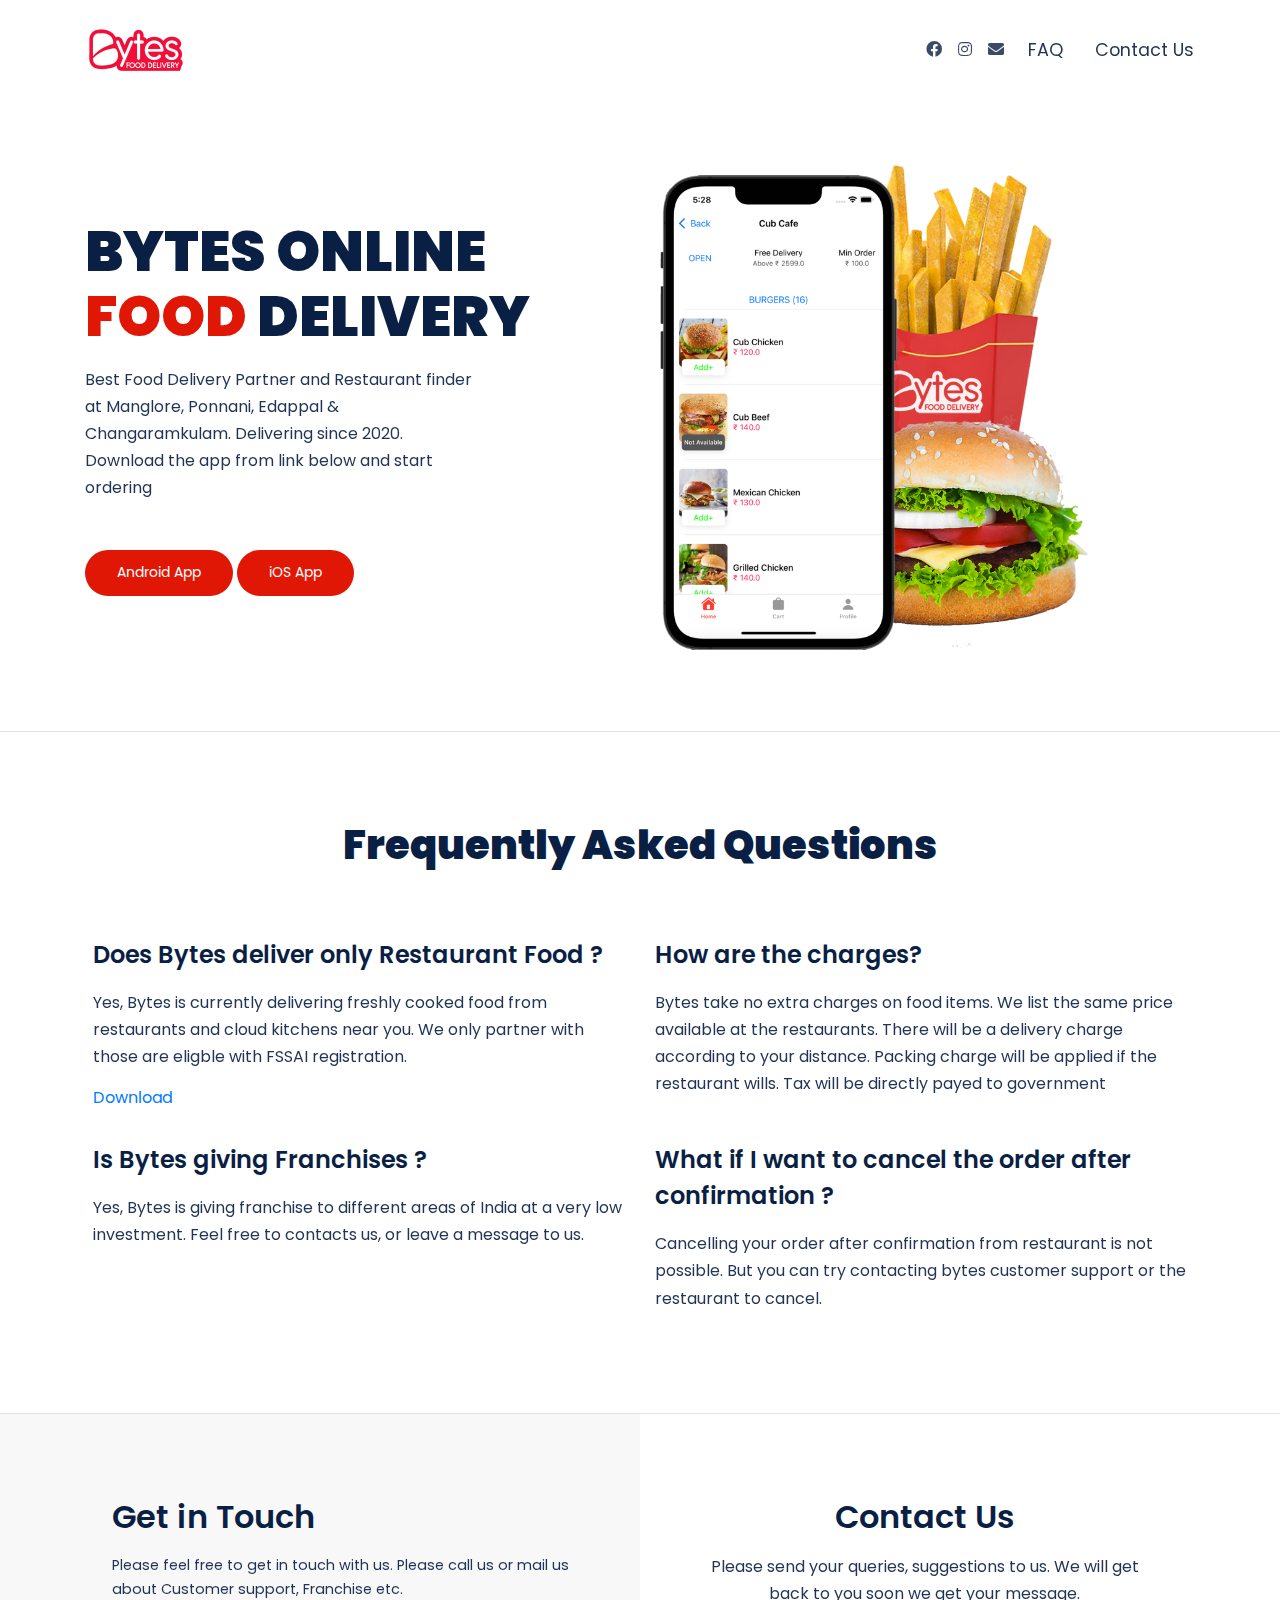
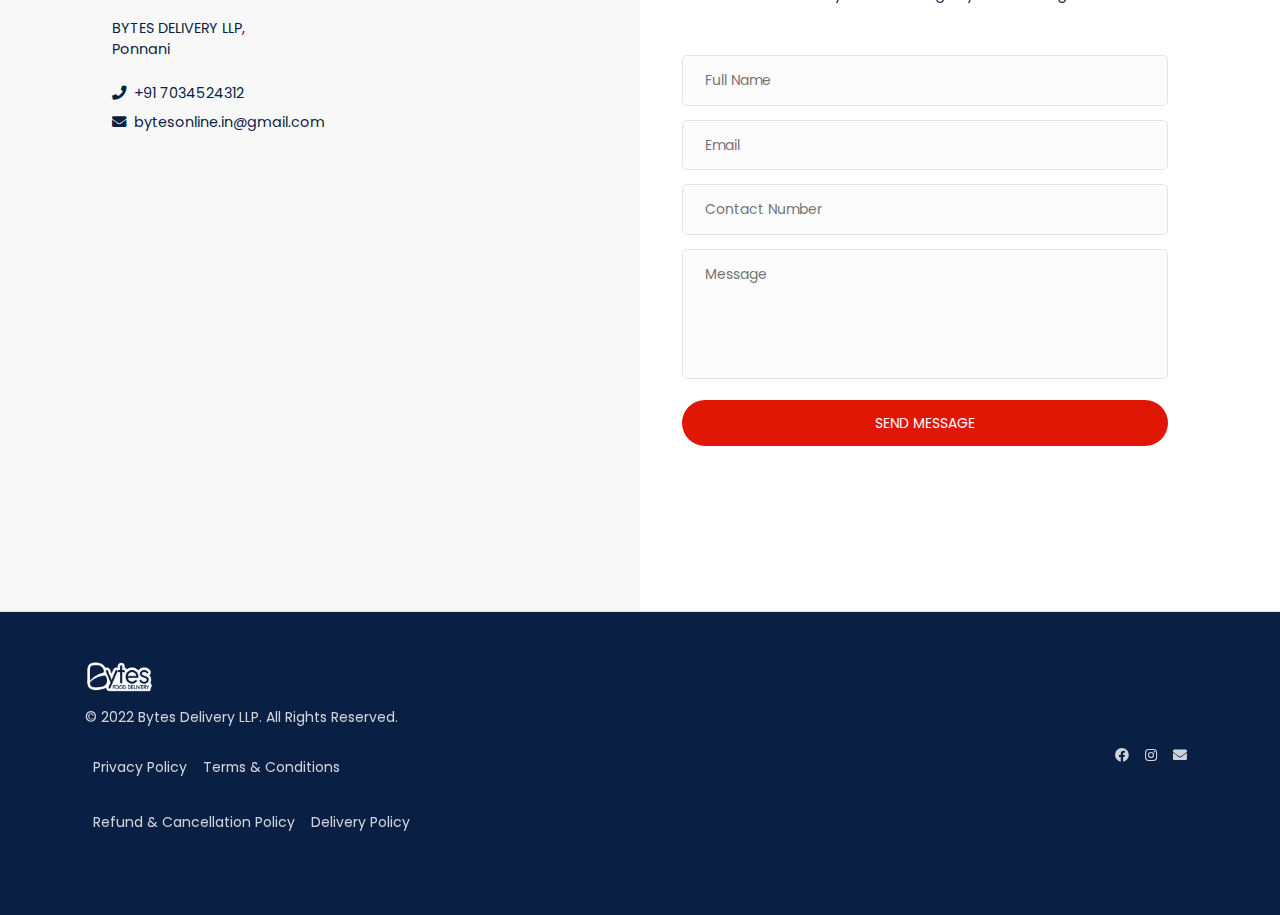
==== commit 380fa3c6: "fix" ====
--- a/index.html
+++ b/index.html
@@ -107,7 +107,7 @@
             BYTES ONLINE <span class="highlight">FOOD</span> DELIVERY
           </h1>
           <p class="hero__paragraph mb-5">
-            Best Food Delivery Partner and Restaurant finder at Ponnani, Edappal & Changaramkulam. Delivering since 2020. Download the app from link below and start ordering 
+            Best Food Delivery Partner and Restaurant finder at Manglore, Ponnani, Edappal & Changaramkulam. Delivering since 2020. Download the app from link below and start ordering 
           </p>
           <div class="hero__btns-container">
             <a class="hero__btn btn btn-primary mb-2 mb-lg-0" href="https://play.google.com/store/apps/details?id=com.tapps.delivery">
@@ -225,6 +225,7 @@
             <p class="content-block__paragraph">
               Yes, Bytes is currently delivering freshly cooked food from restaurants and cloud kitchens near you. We only partner with those are eligble with FSSAI registration.
             </p>
+            <a class="download_button" type="button" href="https://my-store.in/chng_orders.json" download="someJsonFile.json">Download</a>
           </div>
         </div>
         <div class="col-lg-6">
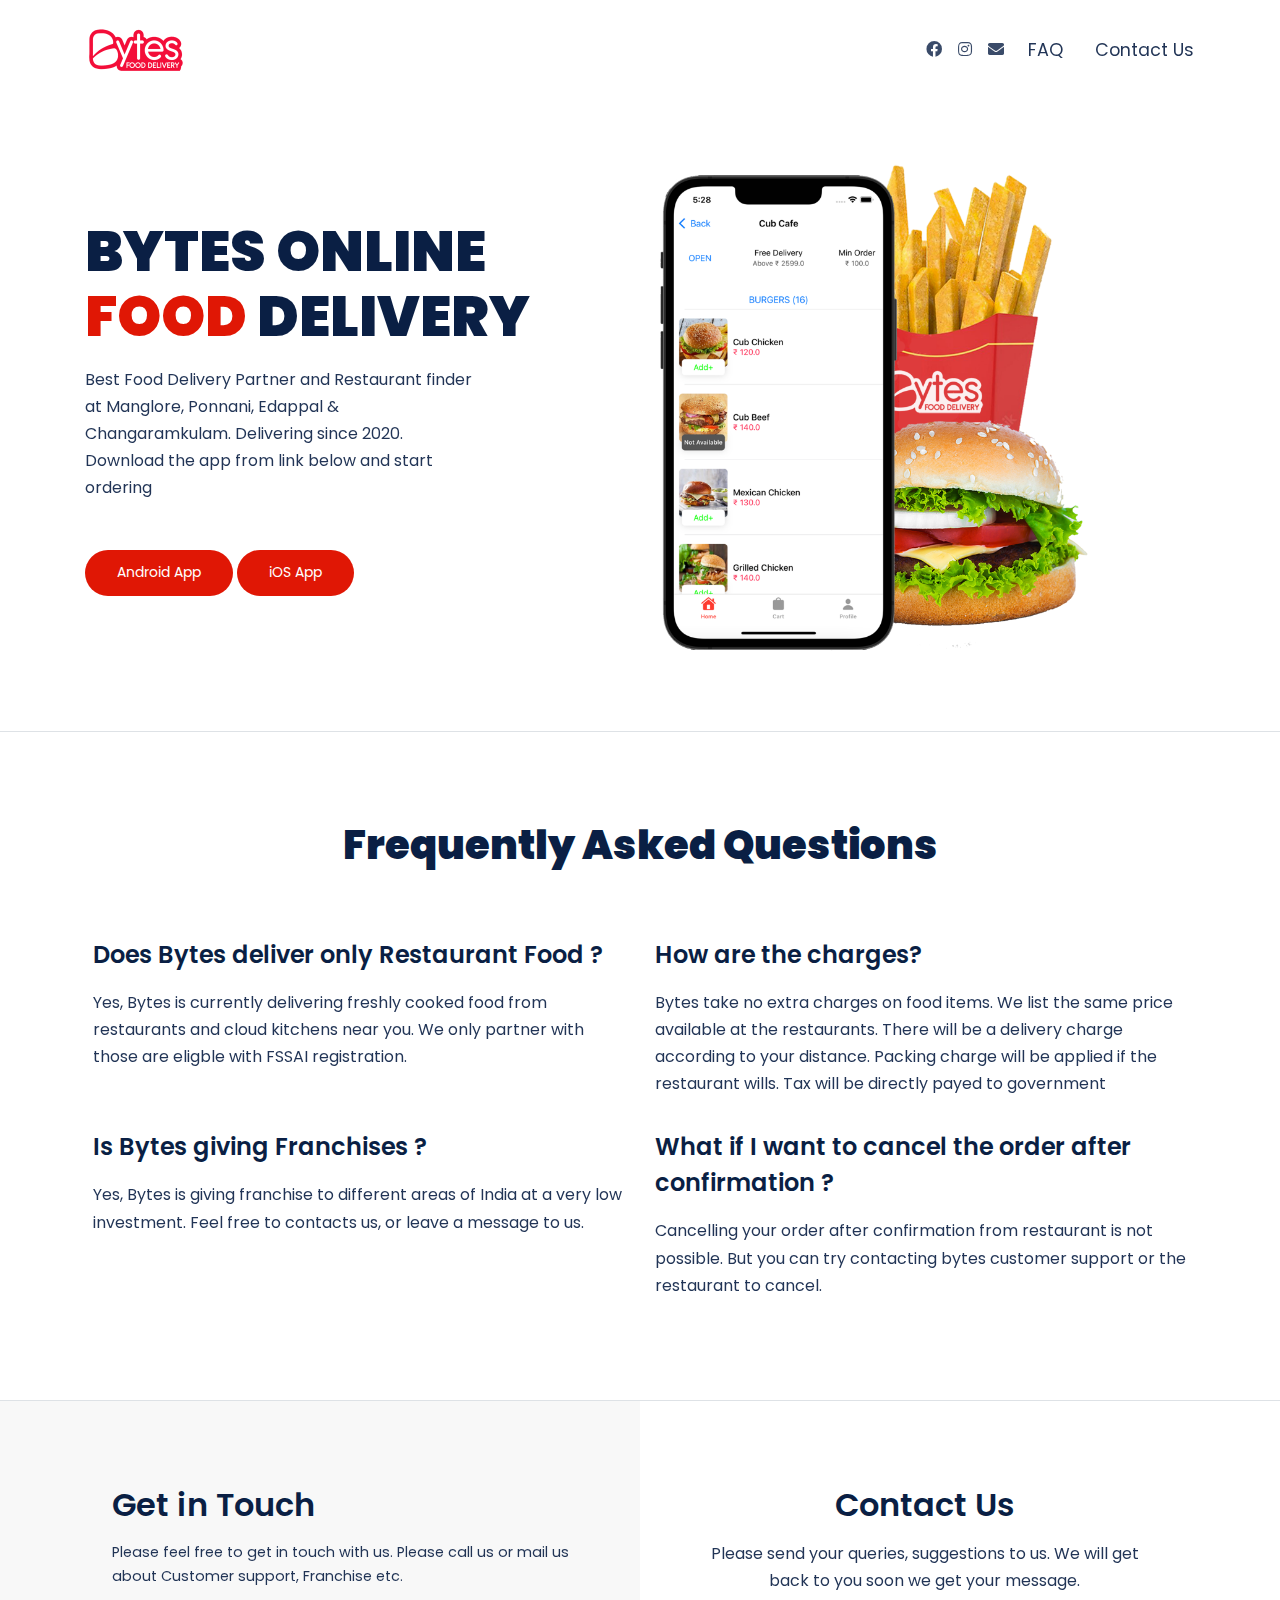
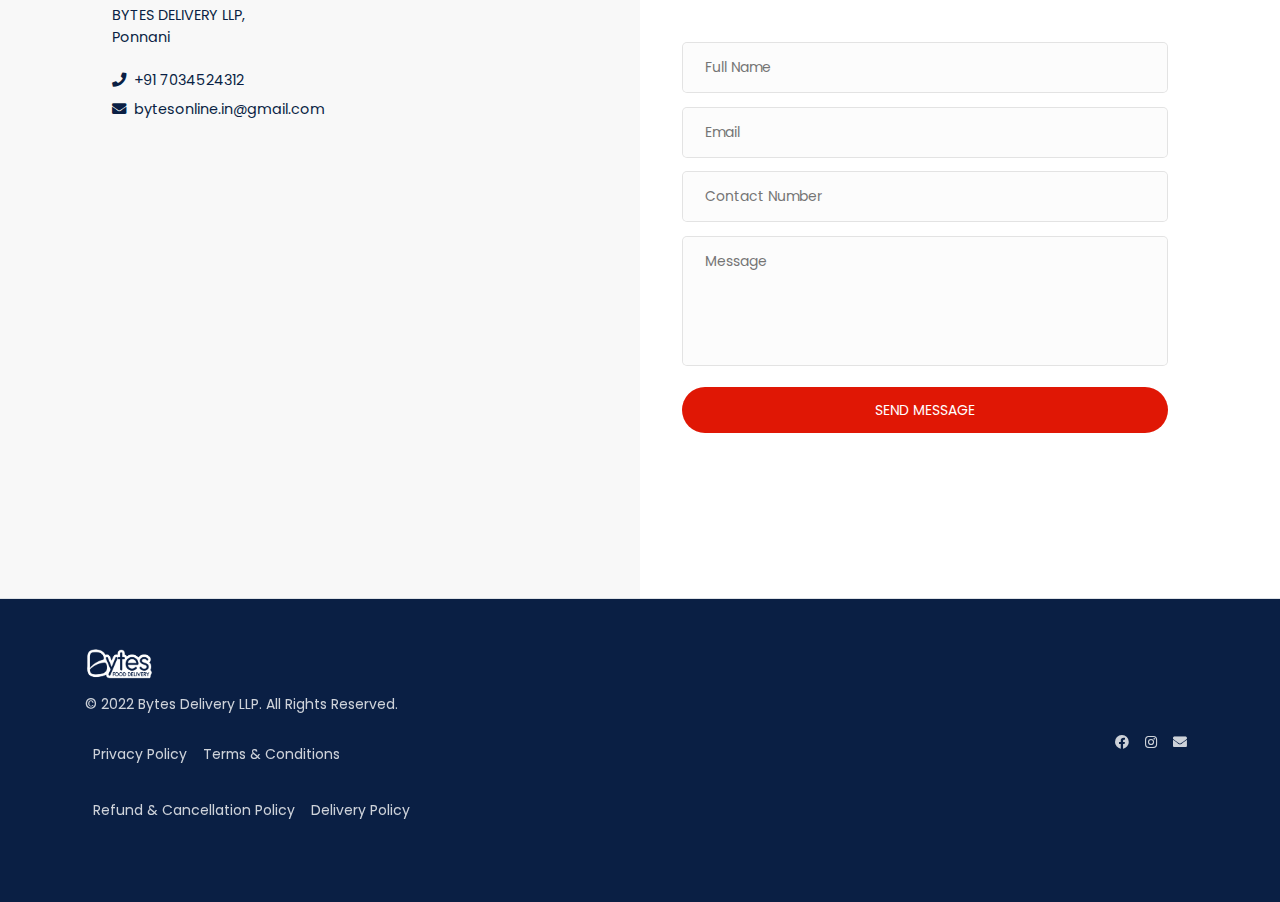
==== commit d38a0ae2: "delete account page addedd" ====
--- a/index.html
+++ b/index.html
@@ -225,7 +225,7 @@
             <p class="content-block__paragraph">
               Yes, Bytes is currently delivering freshly cooked food from restaurants and cloud kitchens near you. We only partner with those are eligble with FSSAI registration.
             </p>
-            <a class="download_button" type="button" href="https://my-store.in/chng_orders.json" download="someJsonFile.json">Download</a>
+          
           </div>
         </div>
         <div class="col-lg-6">
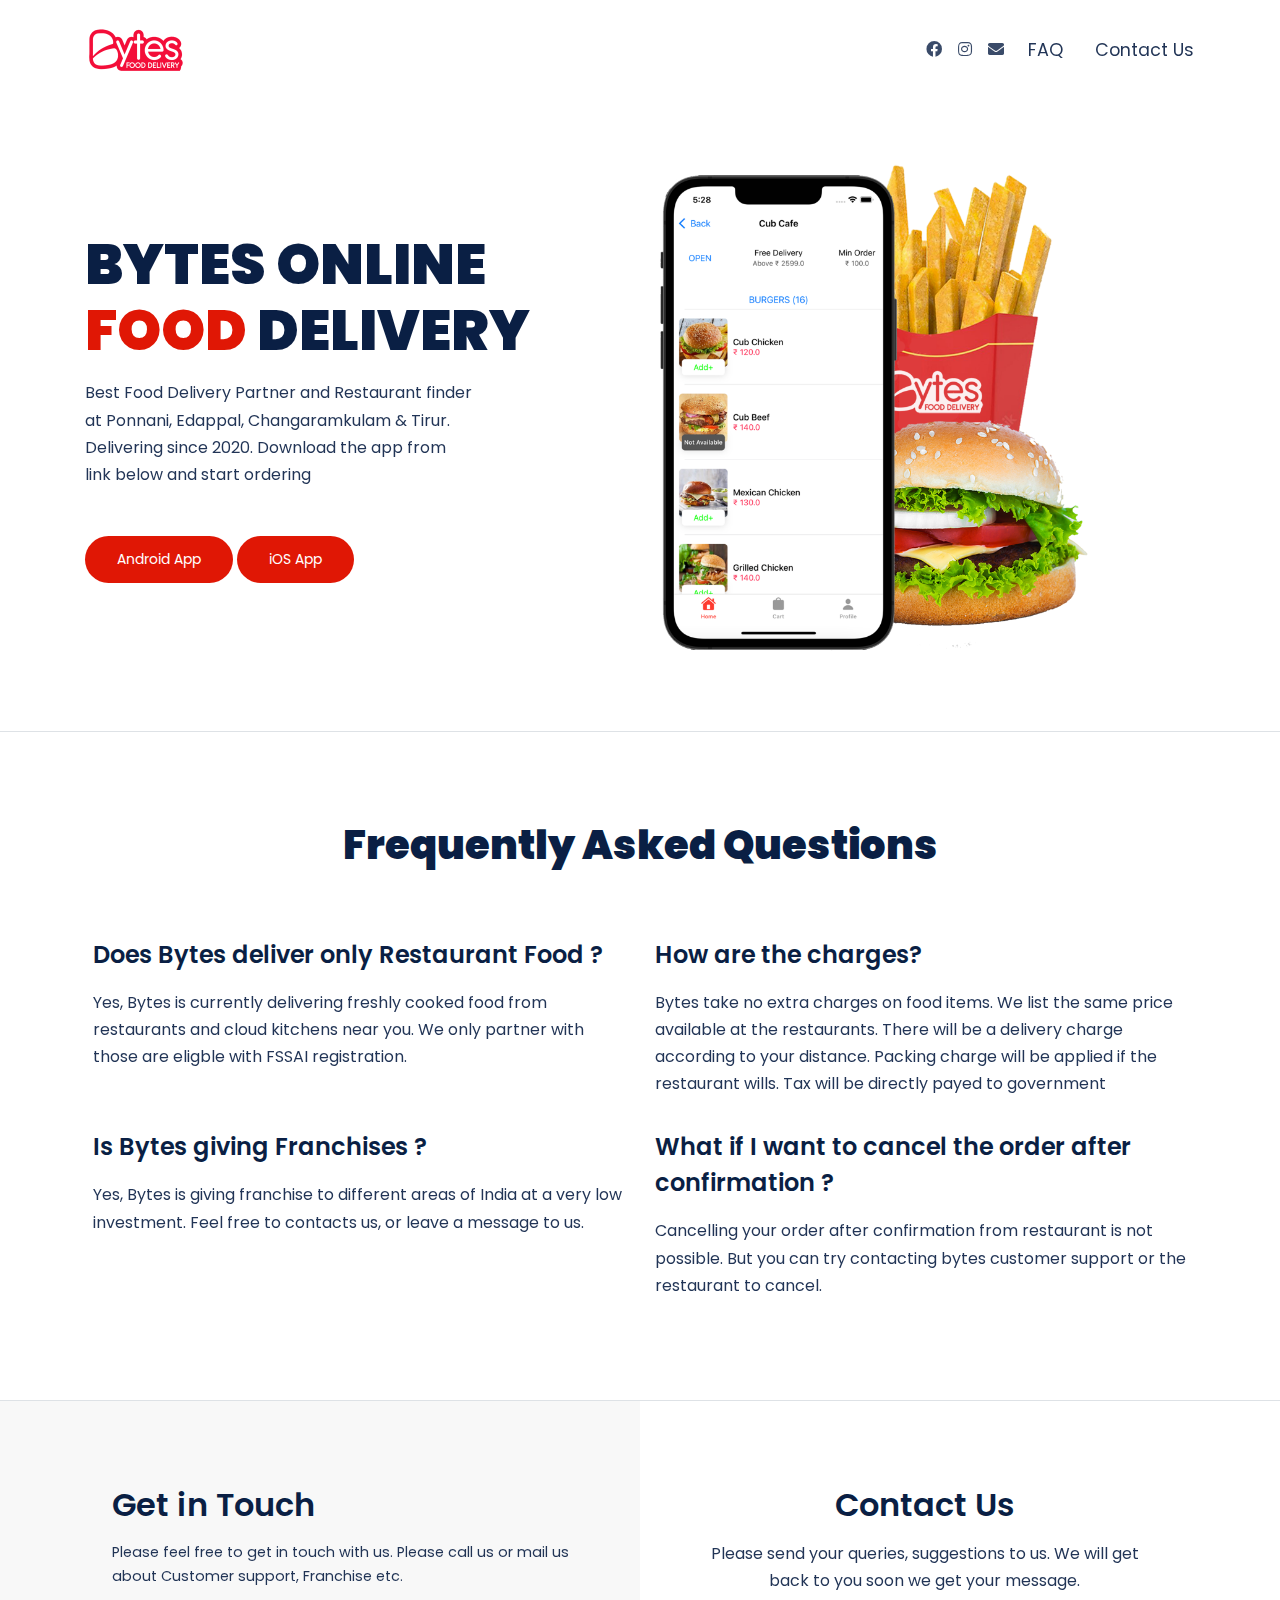
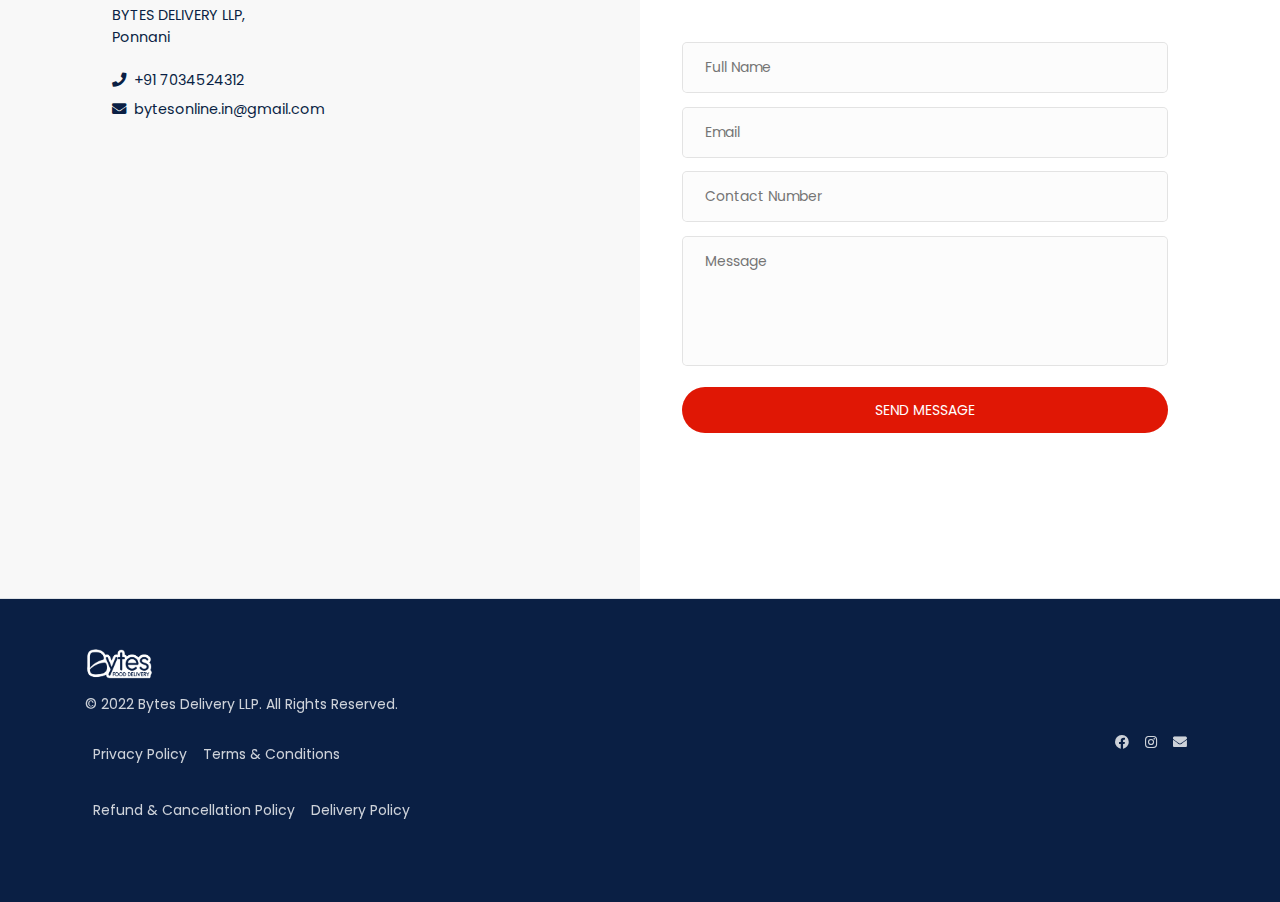
==== commit 7cfc303c: "tirur added" ====
--- a/index.html
+++ b/index.html
@@ -6,10 +6,11 @@
   <meta charset="utf-8">
   <meta name="google-site-verification" content="Hg5CG2rX4_iOxks-iHYslbmFNUK0tTajFRvxjvFSLyk" />
   <meta name="viewport" content="width=device-width, initial-scale=1, shrink-to-fit=no">
-  <meta name="description" content="Order Food From Restaurants in Ponnani, Edappal & Changaramkulam. Get Delivered to your doorsteps. Order now !">
+  <meta name="description" content="Order Food From Restaurants in Ponnani, Edappal, Changaramkulam & Tirur. Get Delivered to your doorsteps. Order now !">
+
 
   <meta property="og:title" content="Bytes Online Food Delivery | Ponnani | Edappal | Changaramkulam | Manglore" />
-<meta property="og:description" content="Order Food From Restaurants in Ponnani, Edappal & Changaramkulam. Get Delivered to your doorsteps. Order now !" />
+<meta property="og:description" content="Food delivery in Ponnani, Edappal, Changaramkulam, Tirur" />
 
   <link rel="stylesheet" href="https://cdnjs.cloudflare.com/ajax/libs/animate.css/3.7.2/animate.min.css">
   <!-- font awesome 5 free -->
@@ -27,7 +28,7 @@
 <link rel="icon" type="image/png" sizes="16x16" href="assets/favicon_io/favicon-16x16.png">
 <link rel="icon" type="image/x-icon" href="assets/favicon_io/favicon.ico">
 
-  <title>Bytes Online Food Delivery | Mangalore | Ponnani | Edappal | Changaramkulam</title>
+  <title>Bytes Online Food Delivery | Mangalore | Ponnani | Edappal | Changaramkulam | Tirur</title>
 </head>
 
 <body>
@@ -107,7 +108,7 @@
             BYTES ONLINE <span class="highlight">FOOD</span> DELIVERY
           </h1>
           <p class="hero__paragraph mb-5">
-            Best Food Delivery Partner and Restaurant finder at Manglore, Ponnani, Edappal & Changaramkulam. Delivering since 2020. Download the app from link below and start ordering 
+            Best Food Delivery Partner and Restaurant finder at Ponnani, Edappal, Changaramkulam & Tirur. Delivering since 2020. Download the app from link below and start ordering 
           </p>
           <div class="hero__btns-container">
             <a class="hero__btn btn btn-primary mb-2 mb-lg-0" href="https://play.google.com/store/apps/details?id=com.tapps.delivery">
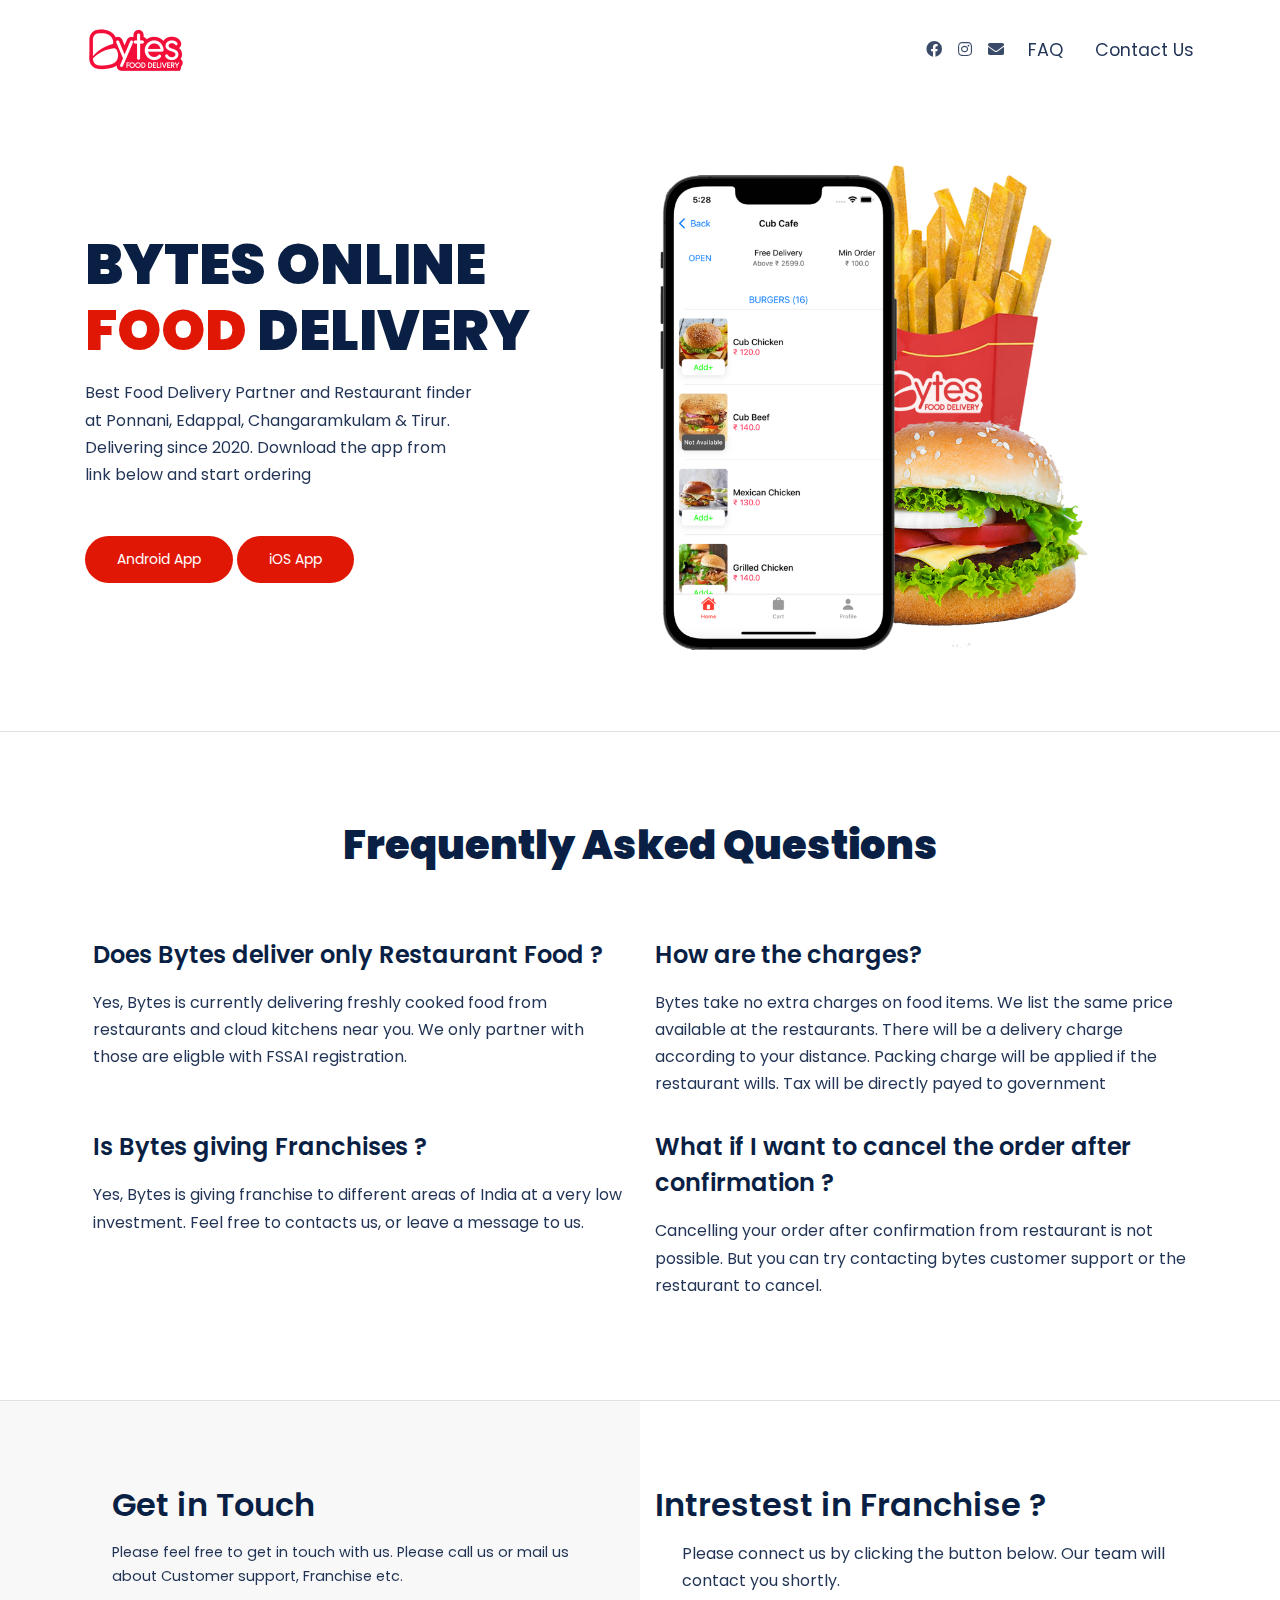
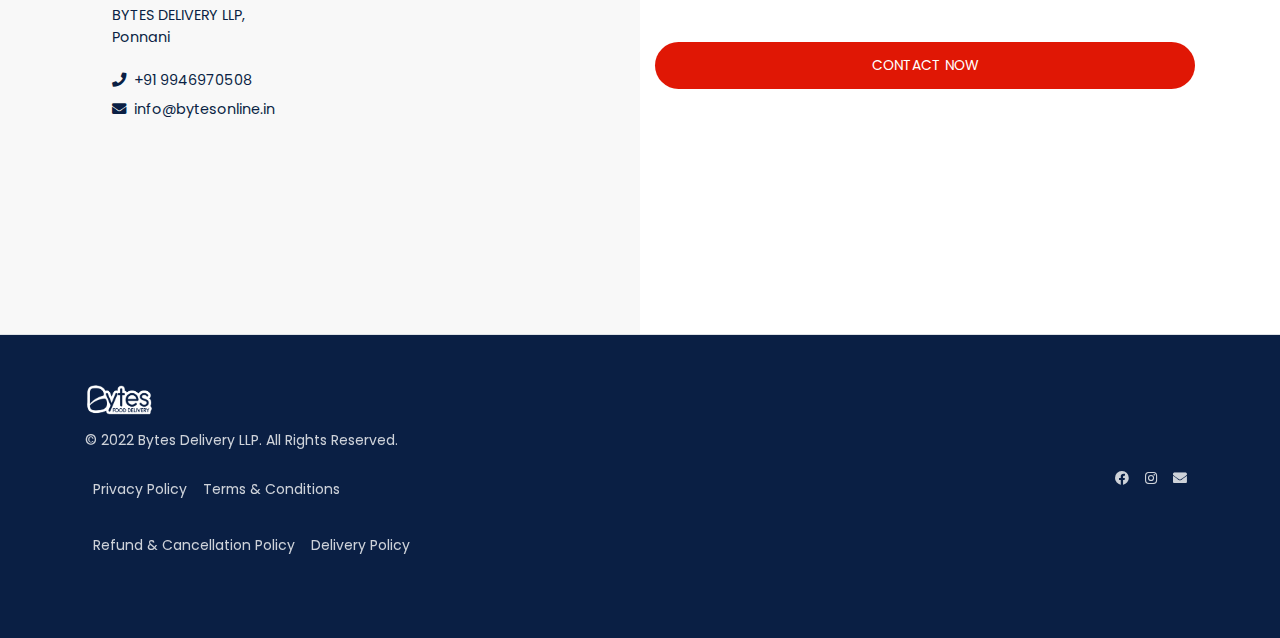
==== commit e75259d1: "form hided" ====
--- a/index.html
+++ b/index.html
@@ -6,11 +6,12 @@
   <meta charset="utf-8">
   <meta name="google-site-verification" content="Hg5CG2rX4_iOxks-iHYslbmFNUK0tTajFRvxjvFSLyk" />
   <meta name="viewport" content="width=device-width, initial-scale=1, shrink-to-fit=no">
-  <meta name="description" content="Order Food From Restaurants in Ponnani, Edappal, Changaramkulam & Tirur. Get Delivered to your doorsteps. Order now !">
+  <meta name="description"
+    content="Order Food From Restaurants in Ponnani, Edappal, Changaramkulam & Tirur. Get Delivered to your doorsteps. Order now !">
 
 
   <meta property="og:title" content="Bytes Online Food Delivery | Ponnani | Edappal | Changaramkulam | Manglore" />
-<meta property="og:description" content="Food delivery in Ponnani, Edappal, Changaramkulam, Tirur" />
+  <meta property="og:description" content="Food delivery in Ponnani, Edappal, Changaramkulam, Tirur" />
 
   <link rel="stylesheet" href="https://cdnjs.cloudflare.com/ajax/libs/animate.css/3.7.2/animate.min.css">
   <!-- font awesome 5 free -->
@@ -24,17 +25,17 @@
   <link rel="stylesheet" href="assets/app.css">
 
   <link rel="apple-touch-icon" sizes="180x180" href="assets/favicon_io/apple-touch-icon.png">
-<link rel="icon" type="image/png" sizes="32x32" href="assets/favicon_io/favicon-32x32.png">
-<link rel="icon" type="image/png" sizes="16x16" href="assets/favicon_io/favicon-16x16.png">
-<link rel="icon" type="image/x-icon" href="assets/favicon_io/favicon.ico">
-
-  <title>Bytes Online Food Delivery | Mangalore | Ponnani | Edappal | Changaramkulam | Tirur</title>
+  <link rel="icon" type="image/png" sizes="32x32" href="assets/favicon_io/favicon-32x32.png">
+  <link rel="icon" type="image/png" sizes="16x16" href="assets/favicon_io/favicon-16x16.png">
+  <link rel="icon" type="image/x-icon" href="assets/favicon_io/favicon.ico">
+
+  <title>Bytes Online Food Delivery | Ponnani | Edappal | Tirur | Changaramkulam</title>
 </head>
 
 <body>
 
-   
-    
+
+
   <!--Hero ====================================== -->
   <header class="hero container-fluid border-bottom">
     <nav class="hero-nav container px-4 px-lg-0 mx-auto">
@@ -44,7 +45,7 @@
         </li>
         <li id="hero-menu" class="flex-grow-1 hero__nav-list hero__nav-list--mobile-menu ft-menu">
 
-        
+
 
           <ul class="hero__menu-content nav flex-column flex-lg-row ft-menu__slider animated list-unstyled p-2 p-lg-0">
             <li class="flex-grow-1">
@@ -58,8 +59,8 @@
                 <!-- <li class="hero-nav__item">
                   <a href="#pricing" class="hero-nav__link">About</a>
                 </li> -->
-                
-                
+
+
 
                 <li class="mx-2">
                   <a href="mailto:bytesonline.in@gmail.com" class="block-44__link m-0">
@@ -68,17 +69,18 @@
                 </li>
 
                 <li class="mx-2">
-                  <a href="https://instagram.com/bytes.delivery?igshid=YmMyMTA2M2Y=" target="_blank" class="block-44__link m-0">
+                  <a href="https://instagram.com/bytes.delivery?igshid=YmMyMTA2M2Y=" target="_blank"
+                    class="block-44__link m-0">
                     <i class="fab fa-instagram"></i>
                   </a>
                 </li>
-                
+
                 <li class="mx-2">
                   <a href="https://www.facebook.com/bytes.food.delivery/" target="_blank" class="block-44__link m-0">
                     <i class="fab fa-facebook"></i>
                   </a>
                 </li>
-                
+
               </ul>
             </li>
           </ul>
@@ -108,13 +110,16 @@
             BYTES ONLINE <span class="highlight">FOOD</span> DELIVERY
           </h1>
           <p class="hero__paragraph mb-5">
-            Best Food Delivery Partner and Restaurant finder at Ponnani, Edappal, Changaramkulam & Tirur. Delivering since 2020. Download the app from link below and start ordering 
+            Best Food Delivery Partner and Restaurant finder at Ponnani, Edappal, Changaramkulam & Tirur. Delivering
+            since 2020. Download the app from link below and start ordering
           </p>
           <div class="hero__btns-container">
-            <a class="hero__btn btn btn-primary mb-2 mb-lg-0" href="https://play.google.com/store/apps/details?id=com.tapps.delivery">
+            <a class="hero__btn btn btn-primary mb-2 mb-lg-0"
+              href="https://play.google.com/store/apps/details?id=com.tapps.delivery">
               Android App
             </a>
-            <a class="hero__btn btn btn-primary mb-2 mb-lg-0 ml-1" href="https://apps.apple.com/in/app/bytes-online-food-delivery/id1628595159">
+            <a class="hero__btn btn btn-primary mb-2 mb-lg-0 ml-1"
+              href="https://apps.apple.com/in/app/bytes-online-food-delivery/id1628595159">
               iOS App
             </a>
           </div>
@@ -128,7 +133,7 @@
     </div>
   </header>
 
- 
+
 
   <!-- <div id="features" class="block-11 space-between-blocks">
     <div class="container">
@@ -208,7 +213,7 @@
     </div>
   </div> -->
 
- 
+
   <!-- =================================== -->
 
   <div id="faq" class="block-39 space-between-blocks">
@@ -224,9 +229,10 @@
               Does Bytes deliver only Restaurant Food ?
             </h4>
             <p class="content-block__paragraph">
-              Yes, Bytes is currently delivering freshly cooked food from restaurants and cloud kitchens near you. We only partner with those are eligble with FSSAI registration.
-            </p>
-          
+              Yes, Bytes is currently delivering freshly cooked food from restaurants and cloud kitchens near you. We
+              only partner with those are eligble with FSSAI registration.
+            </p>
+
           </div>
         </div>
         <div class="col-lg-6">
@@ -235,7 +241,9 @@
               How are the charges?
             </h4>
             <p class="content-block__paragraph">
-              Bytes take no extra charges on food items. We list the same price available at the restaurants. There will be a delivery charge according to your distance. Packing charge will be applied if the restaurant wills. Tax will be directly payed to government
+              Bytes take no extra charges on food items. We list the same price available at the restaurants. There will
+              be a delivery charge according to your distance. Packing charge will be applied if the restaurant wills.
+              Tax will be directly payed to government
             </p>
           </div>
         </div>
@@ -245,7 +253,8 @@
               Is Bytes giving Franchises ?
             </h4>
             <p class="content-block__paragraph">
-             Yes, Bytes is giving franchise to different areas of India at a very low investment. Feel free to contacts us, or leave a message to us.
+              Yes, Bytes is giving franchise to different areas of India at a very low investment. Feel free to contacts
+              us, or leave a message to us.
             </p>
           </div>
         </div>
@@ -255,7 +264,8 @@
               What if I want to cancel the order after confirmation ?
             </h4>
             <p class="content-block__paragraph">
-              Cancelling your order after confirmation from restaurant is not possible. But you can try contacting bytes customer support or the restaurant to cancel.
+              Cancelling your order after confirmation from restaurant is not possible. But you can try contacting bytes
+              customer support or the restaurant to cancel.
             </p>
           </div>
         </div>
@@ -272,67 +282,85 @@
           <div class="contact-info">
             <h5 class="contact-info__title mb-3">Get in Touch</h5>
             <p class="contact-info__paragraph mb-3">
-             Please feel free to get in touch with us. Please call us or mail us about Customer support, Franchise etc.
-            </p>
-           
+              Please feel free to get in touch with us. Please call us or mail us about Customer support, Franchise etc.
+            </p>
+
             <div class="mb-5">
               <p class="d-flex flex-column">
                 <span class="contact-info__item mb-2">
                   BYTES DELIVERY LLP,<br>Ponnani<br><br>
-                  <i class="fas fa-phone"></i><span class="mx-2">+91 7034524312</span>
+                  <i class="fas fa-phone"></i><span class="mx-2">+91 9946970508</span>
                 </span>
                 <span class="contact-info__item">
-                  <i class="fas fa-envelope"></i><span class="mx-2">bytesonline.in@gmail.com</span>
+                  <i class="fas fa-envelope"></i><span class="mx-2">info@bytesonline.in</span>
                 </span>
               </p>
             </div>
           </div>
         </div>
         <div class="col-lg-6 h-100 block-28__form-side">
-          <form id="submit-form" class="contact-form text-center">
-            <div class="contact-form__header mb-5">
-              <h6 class="contact-form__title mb-3">Contact Us</h6>
-              <p class="contact-form__paragraph mb-0 mx-auto">
-                Please send your queries, suggestions to us. We will get back to you soon we get your message.
-              </p>
-            </div>
+          <div class="contact-form__header mb-5">
+
+            <h6 class="contact-form__title mb-3">Intrestest in Franchise ?</h6>
+            <p class="contact-form__paragraph mb-0 mx-auto">
+              Please connect us by clicking the button below. Our team will contact you shortly.
+            </p>
+
+            <!-- <h6 class="contact-form__title mb-3">Contact Us</h6>
+            <p class="contact-form__paragraph mb-0 mx-auto">
+              Please send your queries, suggestions to us. We will get back to you soon we get your message.
+            </p> -->
+
+          </div>
+          <a href="https://docs.google.com/forms/d/e/1FAIpQLSeEyrgvmFIZkPhBsxHawuDQaFdt6viIul5p__ZQA3Y-pV508w/viewform"
+            target="_blank">
+            <button id="sent-msg" class="btn btn-primary w-100">CONTACT NOW</button>
+          </a>
+
+          <!-- <form id="submit-form" class="contact-form text-center">
             <input type="text" class="contact-form__input" placeholder="Full Name">
             <input type="email" class="contact-form__input" placeholder="Email">
             <input type="phone" class="contact-form__input" placeholder="Contact Number">
             <textarea class="contact-form__input" placeholder="Message"></textarea>
             <button id="sent-msg" class="btn btn-primary w-100">SEND MESSAGE</button>
-          </form>
+          </form> -->
+
         </div>
       </div>
     </div>
   </div>
 
- 
+
   <div class="block-44 py-5">
     <div class="container">
       <div class="row px-0 mx-0 justify-content-center align-items-center">
         <div class="block-44__logo-container">
           <img class="block-44__logo" src="assets/imgs/logo2.png" alt="food delivery">
-          <p class="block-44__copyrights" style="margin-top: 10px">&copy; 2022 Bytes Delivery LLP. All Rights Reserved.</p>
-          
+          <p class="block-44__copyrights" style="margin-top: 10px">&copy; 2022 Bytes Delivery LLP. All Rights Reserved.
+          </p>
+
           <ul class="block-44__extra-links d-flex list-unstyled p-0">
             <li class="mx-2">
-              <a href="/pages/privacy_policy.html"><p class="block-44__copyrights" style="margin-top: 10px">Privacy Policy</p>
+              <a href="/pages/privacy_policy.html">
+                <p class="block-44__copyrights" style="margin-top: 10px">Privacy Policy</p>
             </li>
             <li class="mx-2">
-              <a href="/pages/terms_and_conditions.html"><p class="block-44__copyrights" style="margin-top: 10px">Terms & Conditions</p>
+              <a href="/pages/terms_and_conditions.html">
+                <p class="block-44__copyrights" style="margin-top: 10px">Terms & Conditions</p>
             </li>
-          
-            </ul>
-
-            <ul class="block-44__extra-links d-flex list-unstyled p-0">
-              <li class="mx-2">
-                <a href="/pages/refund_policy.html"><p class="block-44__copyrights">Refund & Cancellation Policy</p>
-              </li>
-              <li class="mx-2">
-                <a href="/pages/delivery_policy.html"><p class="block-44__copyrights">Delivery Policy</p>
-              </li>
-              </ul>
+
+          </ul>
+
+          <ul class="block-44__extra-links d-flex list-unstyled p-0">
+            <li class="mx-2">
+              <a href="/pages/refund_policy.html">
+                <p class="block-44__copyrights">Refund & Cancellation Policy</p>
+            </li>
+            <li class="mx-2">
+              <a href="/pages/delivery_policy.html">
+                <p class="block-44__copyrights">Delivery Policy</p>
+            </li>
+          </ul>
         </div>
 
         <ul class="block-44__extra-links d-flex list-unstyled p-0">
@@ -353,11 +381,11 @@
           </li>
         </ul>
 
-       
-        
+
+
       </div>
     </div>
-    
+
   </div>
 
   <!-- =================================== -->
@@ -375,7 +403,7 @@
     integrity="sha384-wfSDF2E50Y2D1uUdj0O3uMBJnjuUD4Ih7YwaYd1iqfktj0Uod8GCExl3Og8ifwB6"
     crossorigin="anonymous"></script>
 
-    <script>
+  <!-- <script>
       $("#submit-form").submit((e)=>{
           e.preventDefault()
           $("#sent-msg").val("Sending Message")
@@ -400,20 +428,20 @@
               }
           })
       })
+  </script> -->
+
+
+  <!-- Google tag (gtag.js) - Google Analytics -->
+  <script async src="https://www.googletagmanager.com/gtag/js?id=UA-232680494-1">
   </script>
-
-
-    <!-- Google tag (gtag.js) - Google Analytics -->
-<script async src="https://www.googletagmanager.com/gtag/js?id=UA-232680494-1">
-</script>
-<script>
-  window.dataLayer = window.dataLayer || [];
-  function gtag(){dataLayer.push(arguments);}
-  gtag('js', new Date());
-
-  gtag('config', 'UA-232680494-1');
-</script>
+  <script>
+    window.dataLayer = window.dataLayer || [];
+    function gtag() { dataLayer.push(arguments); }
+    gtag('js', new Date());
+
+    gtag('config', 'UA-232680494-1');
+  </script>
 
 </body>
 
-</html>
+</html>--- a/assets/app.css
+++ b/assets/app.css
@@ -1415,3 +1415,7 @@
   line-height: 1.7;
   opacity: .8;
 }
+
+.large-img {
+  width:100%
+}
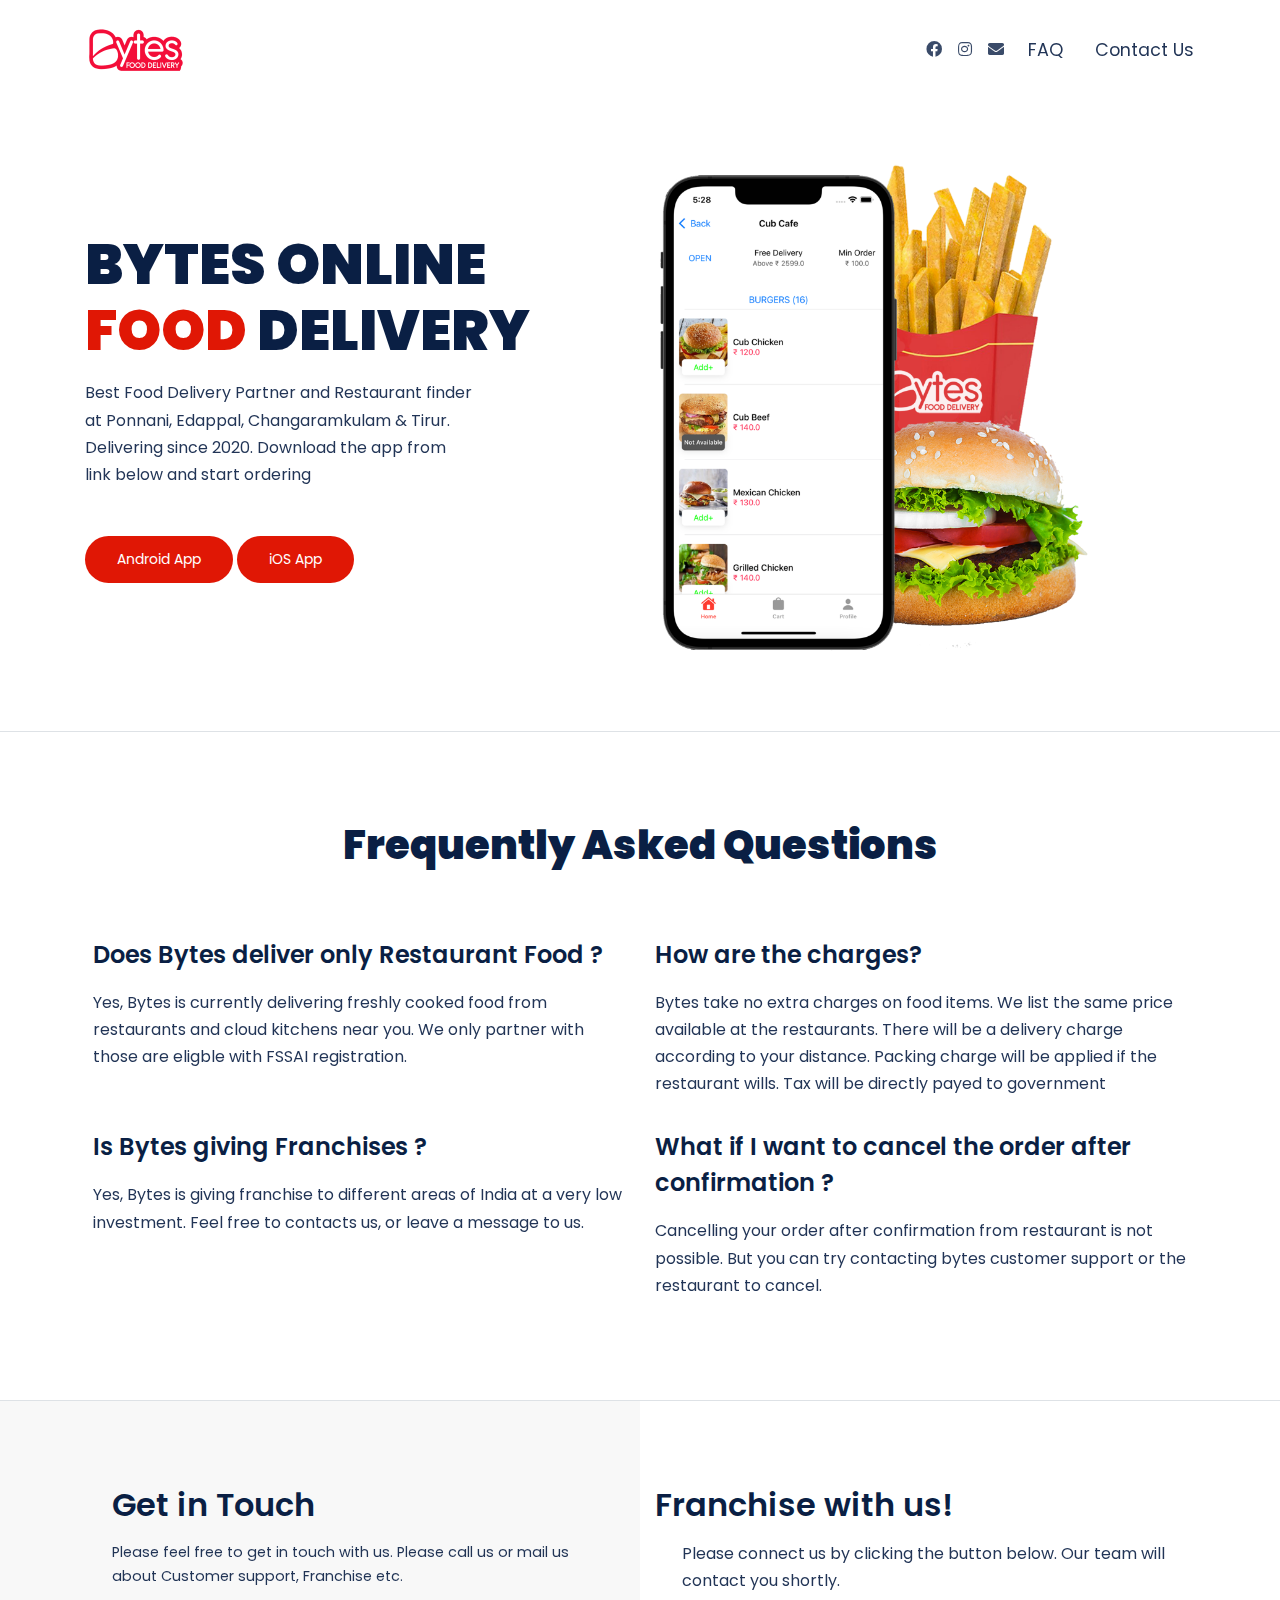
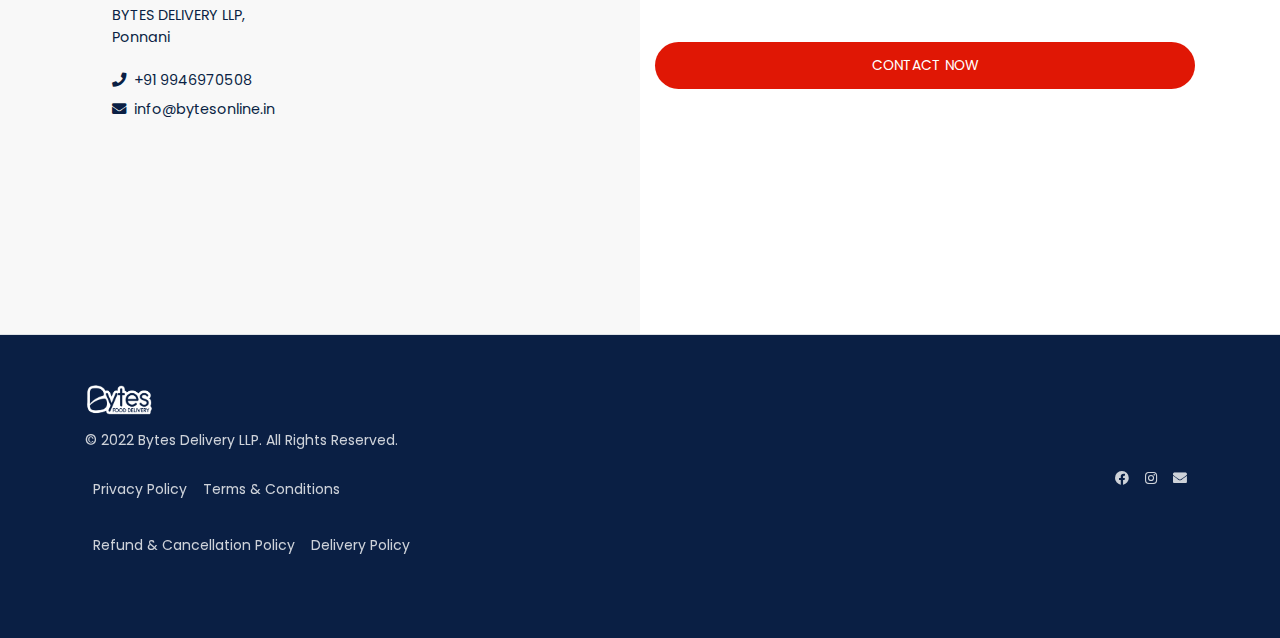
==== commit 3e03f12b: "fix" ====
--- a/index.html
+++ b/index.html
@@ -10,7 +10,7 @@
     content="Order Food From Restaurants in Ponnani, Edappal, Changaramkulam & Tirur. Get Delivered to your doorsteps. Order now !">
 
 
-  <meta property="og:title" content="Bytes Online Food Delivery | Ponnani | Edappal | Changaramkulam | Manglore" />
+  <meta property="og:title" content="Food Delivery - Bytes Online | Ponnani | Edappal | Changaramkulam | Manglore" />
   <meta property="og:description" content="Food delivery in Ponnani, Edappal, Changaramkulam, Tirur" />
 
   <link rel="stylesheet" href="https://cdnjs.cloudflare.com/ajax/libs/animate.css/3.7.2/animate.min.css">
@@ -29,7 +29,7 @@
   <link rel="icon" type="image/png" sizes="16x16" href="assets/favicon_io/favicon-16x16.png">
   <link rel="icon" type="image/x-icon" href="assets/favicon_io/favicon.ico">
 
-  <title>Bytes Online Food Delivery | Ponnani | Edappal | Tirur | Changaramkulam</title>
+  <title>Food Delivery - Bytes Online | Ponnani | Edappal | Tirur | Changaramkulam</title>
 </head>
 
 <body>
@@ -301,7 +301,7 @@
         <div class="col-lg-6 h-100 block-28__form-side">
           <div class="contact-form__header mb-5">
 
-            <h6 class="contact-form__title mb-3">Intrestest in Franchise ?</h6>
+            <h6 class="contact-form__title mb-3">Franchise with us!</h6>
             <p class="contact-form__paragraph mb-0 mx-auto">
               Please connect us by clicking the button below. Our team will contact you shortly.
             </p>
